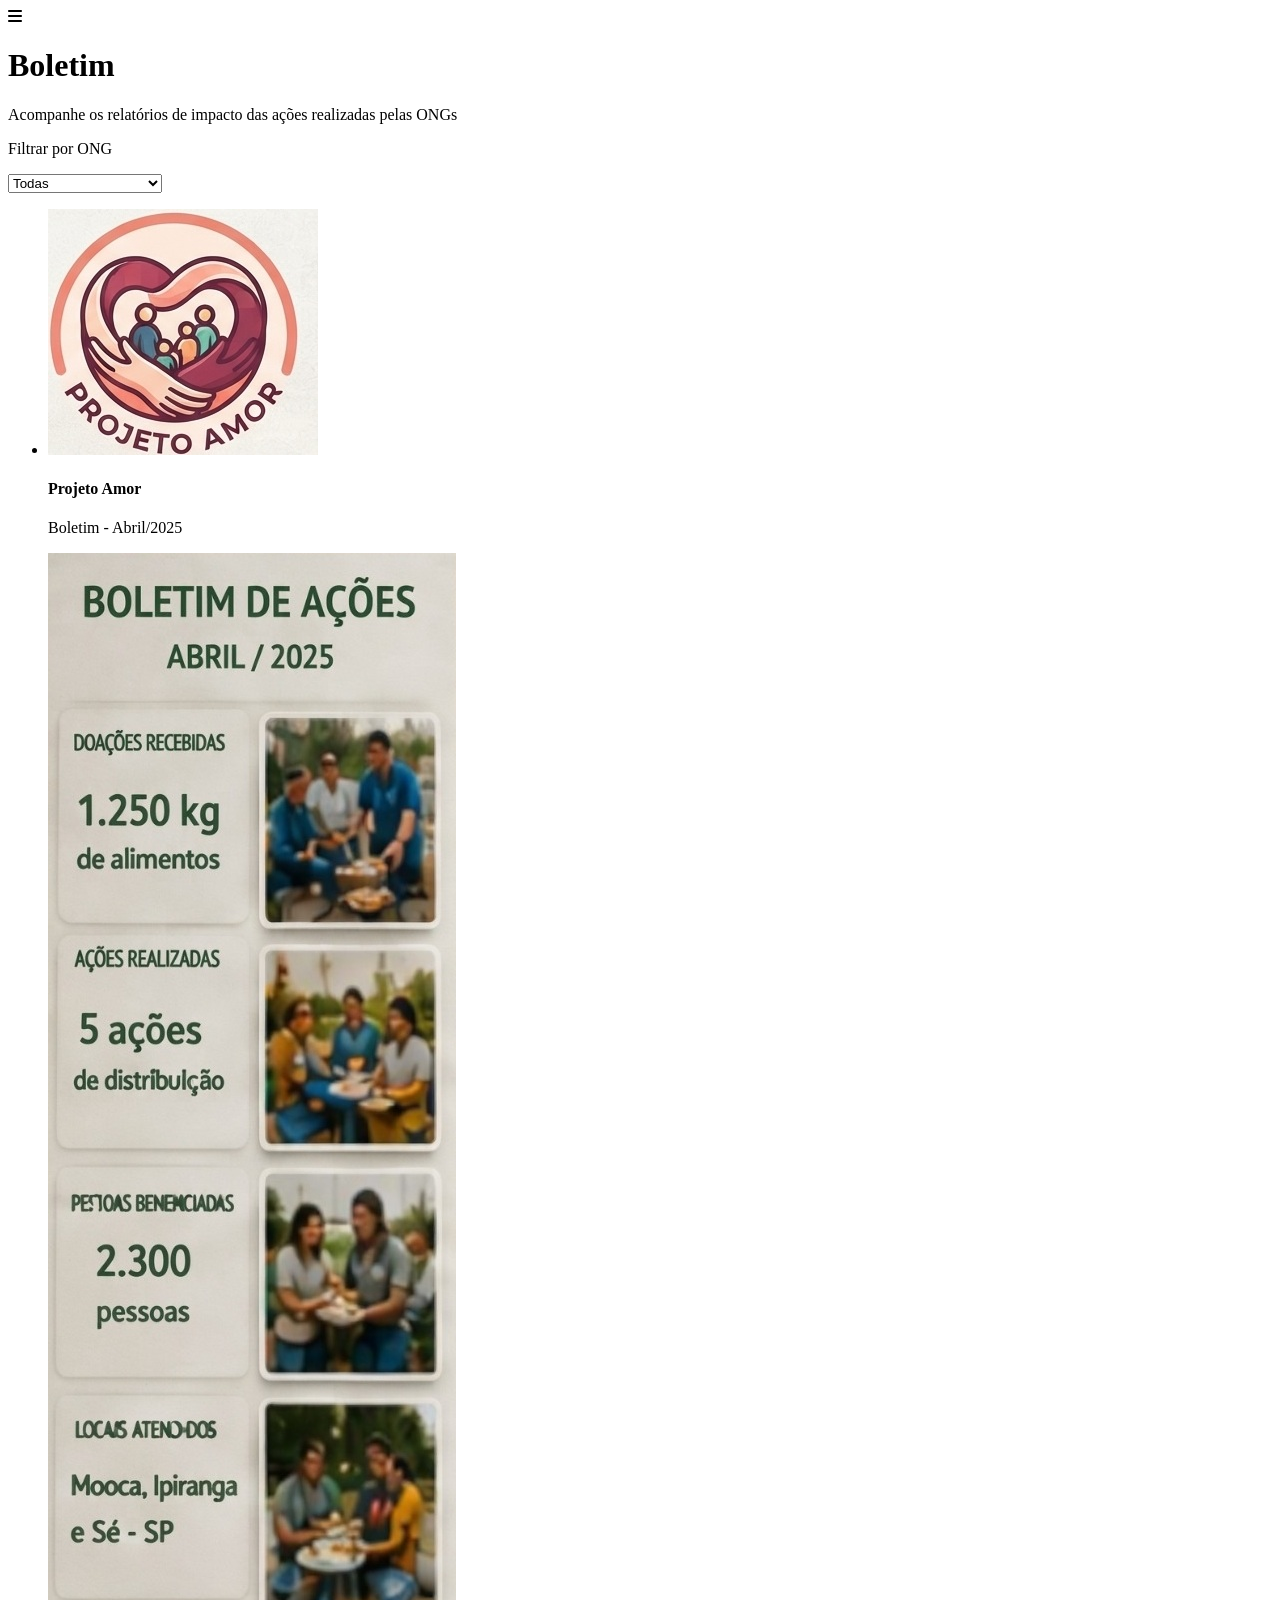
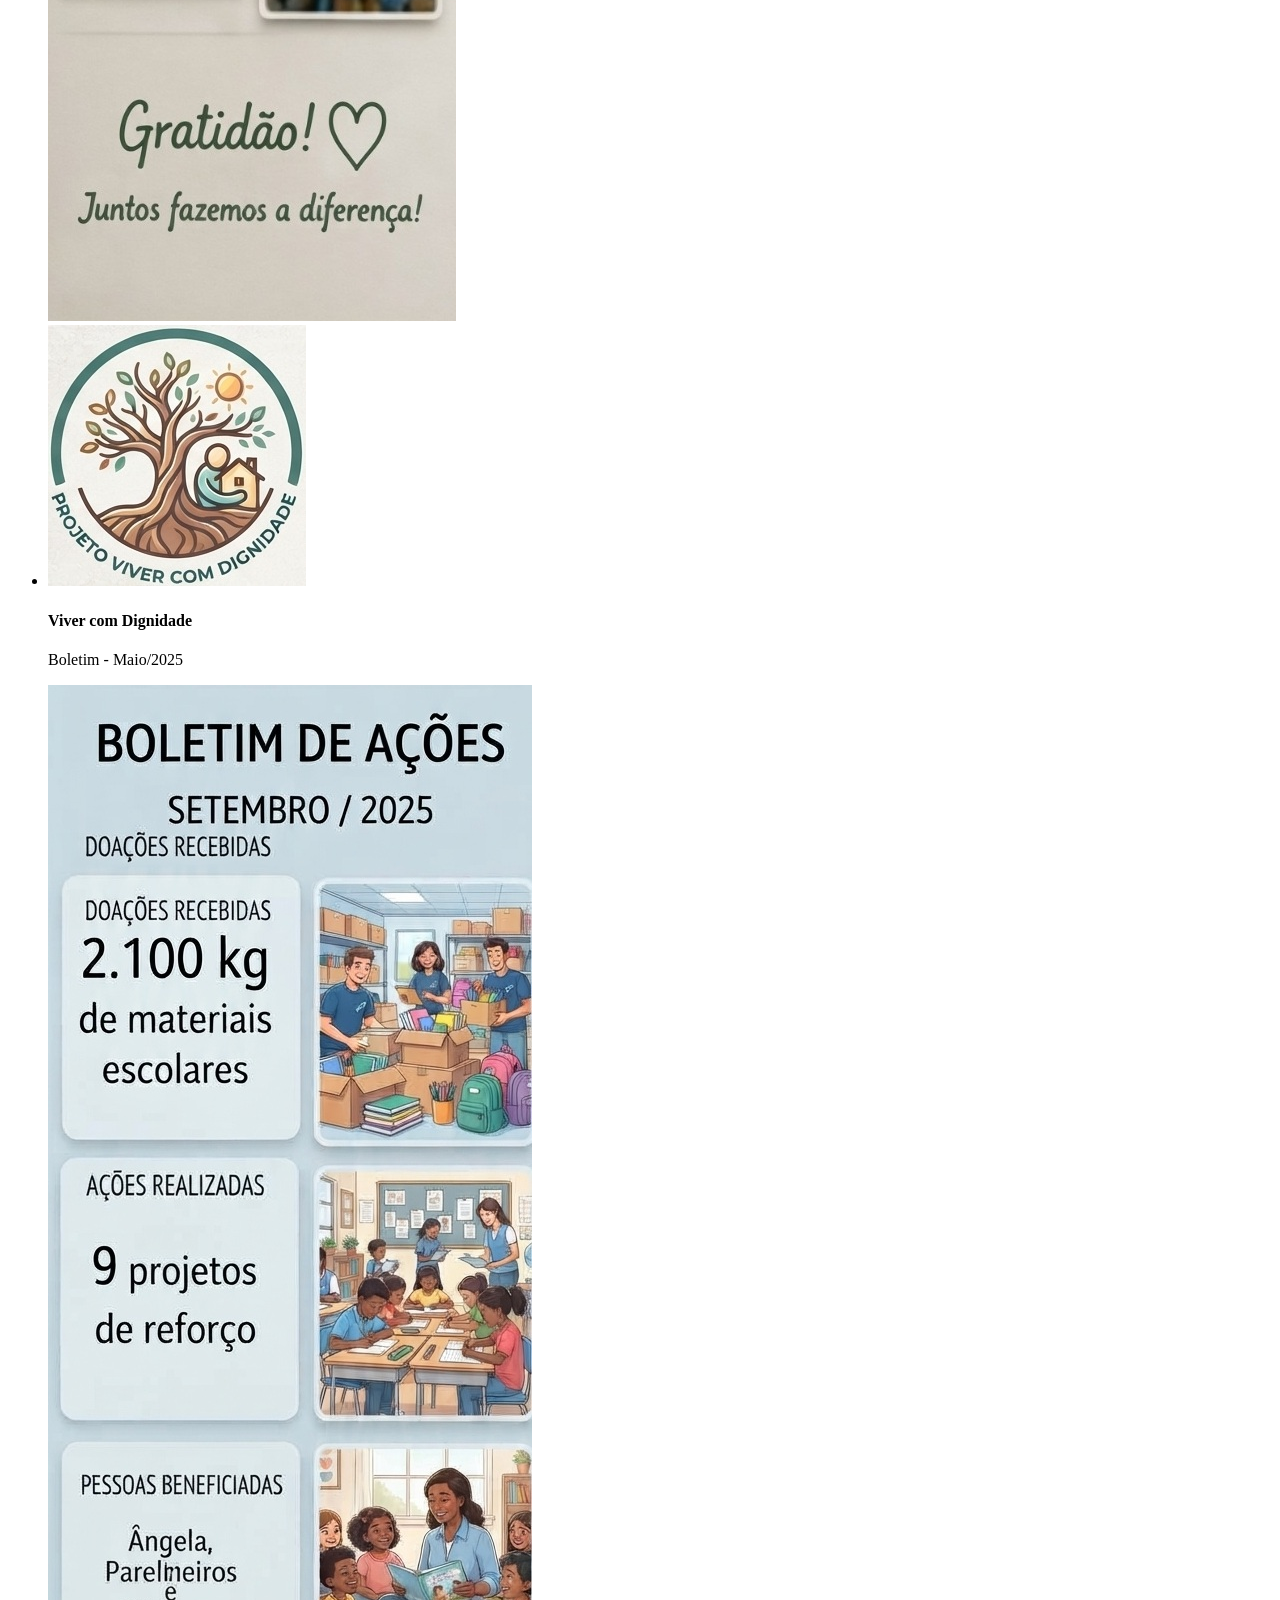
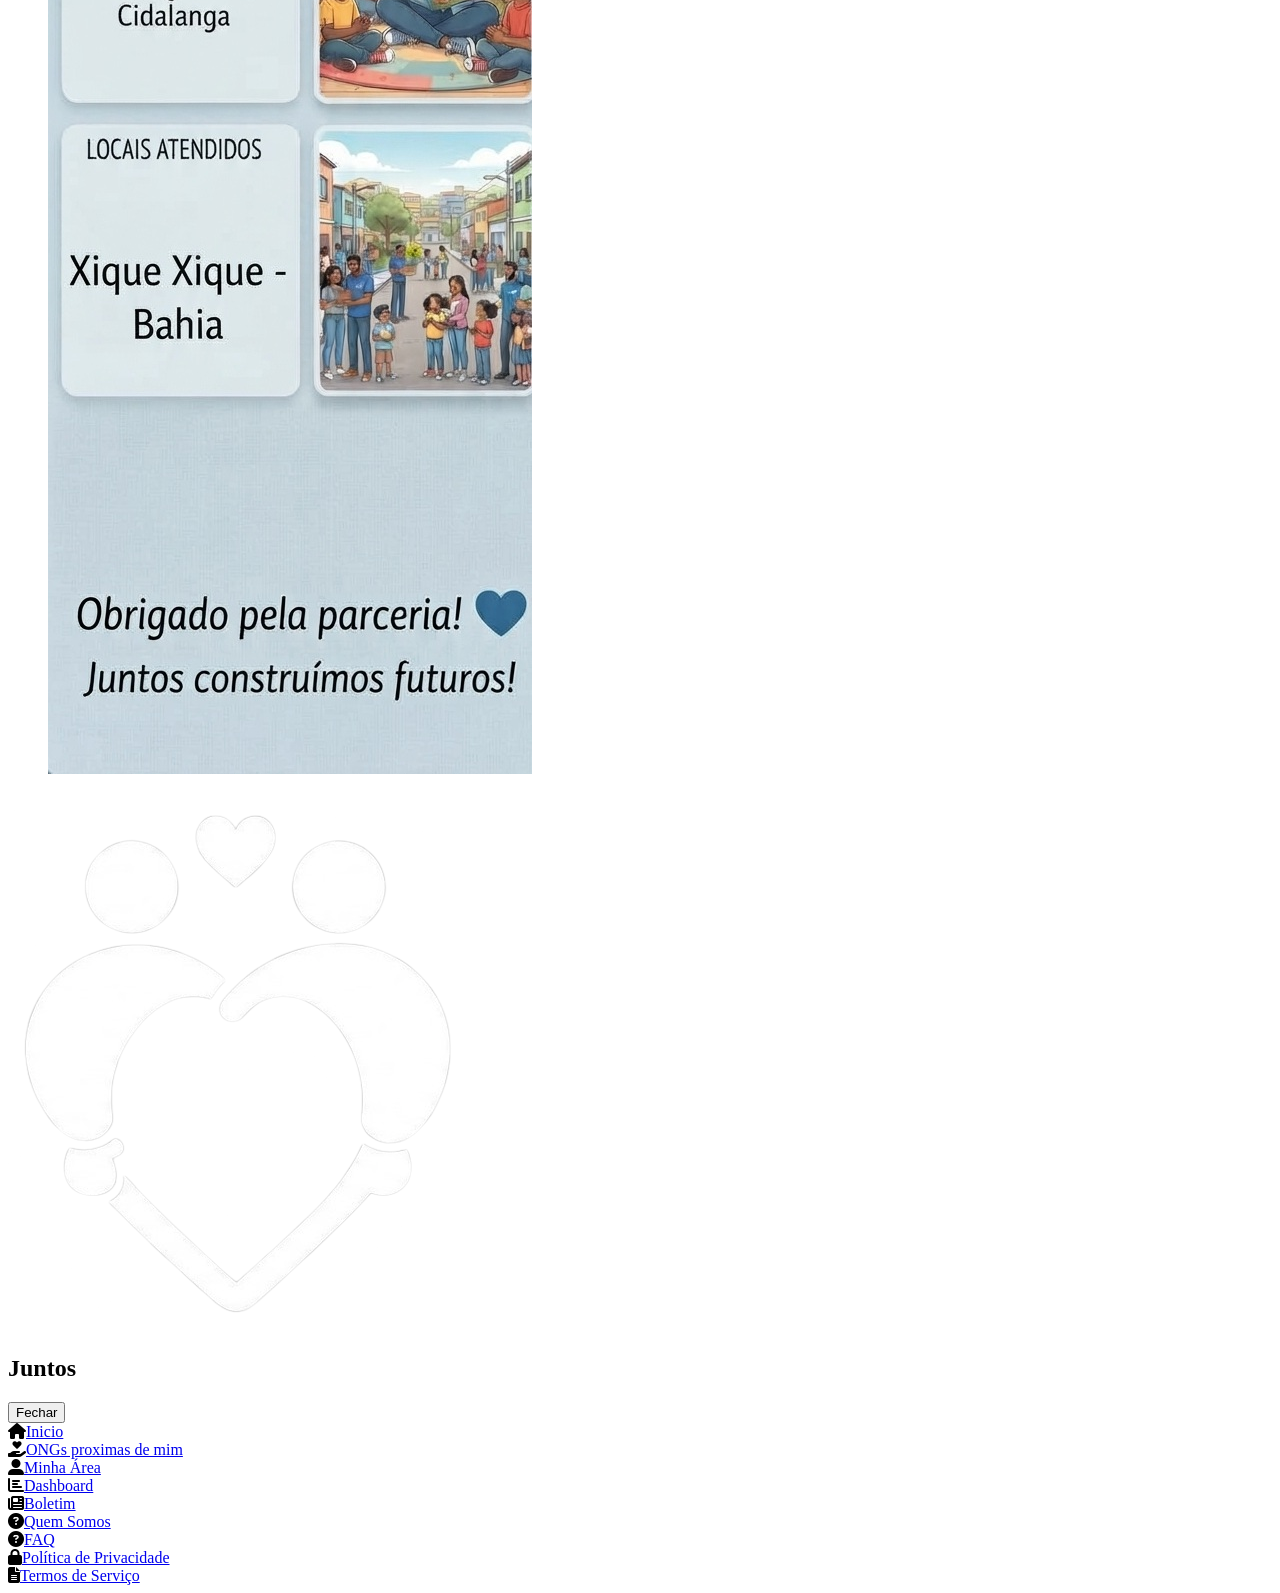
==== boletim.html @ d4ffc45b "Merge branch 'master' into imagens" ====
<!DOCTYPE html>
<html lang="pt-br">

<head>
    <meta charset="UTF-8">
    <meta name="viewport" content="width=device-width, initial-scale=1.0">
    <link rel="stylesheet" href="index.css">
    <link rel="stylesheet" href="https://cdnjs.cloudflare.com/ajax/libs/font-awesome/6.5.2/css/all.min.css">
    <title>Boletim</title>
</head>

<body id="boletim">
    <header>
        <i class="fa-solid fa-bars"></i>
        <h1>Boletim</h1>
    </header>
    <main>
        <div>
            <p>Acompanhe os relatórios de impacto das ações realizadas pelas ONGs</p>
            <p>Filtrar por ONG</p>
            <select class = seletor caixa>
                <option value="Todas">Todas</option>
                <option value="Projeto Amor">Projeto Amor</option>
                <option value="Viver com Dignidade">Viver com Dignidade</option>
                <option value="Comunidade Solidária">Comunidade Solidária</option>
                <option value="Alimentar o Futuro">Alimentar o Futuro</option>
                <option value="Educação para Todos">Educação para Todos</option>
                <option value="Saúde em Ação">Saúde em Ação</option>
                <option value="Direitos Humanos">Direitos Humanos</option>
                <option value="Meio Ambiente">Meio Ambiente</option>
            </select>
        </div>

        <Section>
            <ul class = lista scroll>
                <li class="Projeto Amor">
                    <div>
                        <img src="src/projeto amor.jpg" alt="logo projeto amor">
                        <h4>Projeto Amor</h4>
                        <p>Boletim - Abril/2025</p>
                    </div>
                    <img src="src/imagem_boletim.jpeg" alt="Imagem do boletim abril de 2026">
                    
                </li>

                <li class="Viver com Dignidade">
                    <div>
                        <img src="src/projeto viver com dignidade.jpg" alt="logo viver com dignidade">
                        <h4>Viver com Dignidade</h4>
                        <p>Boletim - Maio/2025</p>
                    </div>
                    
                    <img src="src/imagem_Boletim2.jpg" alt="Imagem boletim maio de 2026">
                </li>
            </ul>
        </Section>
    </main>

    <article class="menu">
        <div id="logo">
            <img src="src/logoBranca.png" alt="Logo do Juntos">
            <h1>Juntos</h1>
            <button>Fechar</button>
        </div>
        <nav>
            <div><i class="fas fa-home white"></i><a href="home.html">Inicio</a></div>
            <div><i class="fas fa-hand-holding-heart white"></i><a href="ong.html">ONGs
                    proximas de mim</a></div>
            <div><i class="fas fa-user-alt white"></i><a href="minhaArea.html">Minha
                    Área</a></div>
            <div><i class="fas fa-chart-bar white"></i><a href="dashboard.html">Dashboard</a></div>
            <div><i class="fas fa-newspaper white"></i><a href="boletim.html">Boletim</a></div>
            <div><i class="fas fa-question-circle white"></i><a href="quemSomos.html">Quem
                    Somos</a></div>
            <div><i class="fas fa-question-circle white"></i><a href="faq.html">FAQ</a></div>
            <div><i class="fas fa-lock white"></i><a href="politicaPrivacidade.html">Política de
                    Privacidade</a></div>
            <div><i class="fas fa-file-alt white"></i><a href="termosServico.html">Termos de Serviço</a>
            </div>
        </nav>
    </article>
</body>

</html>
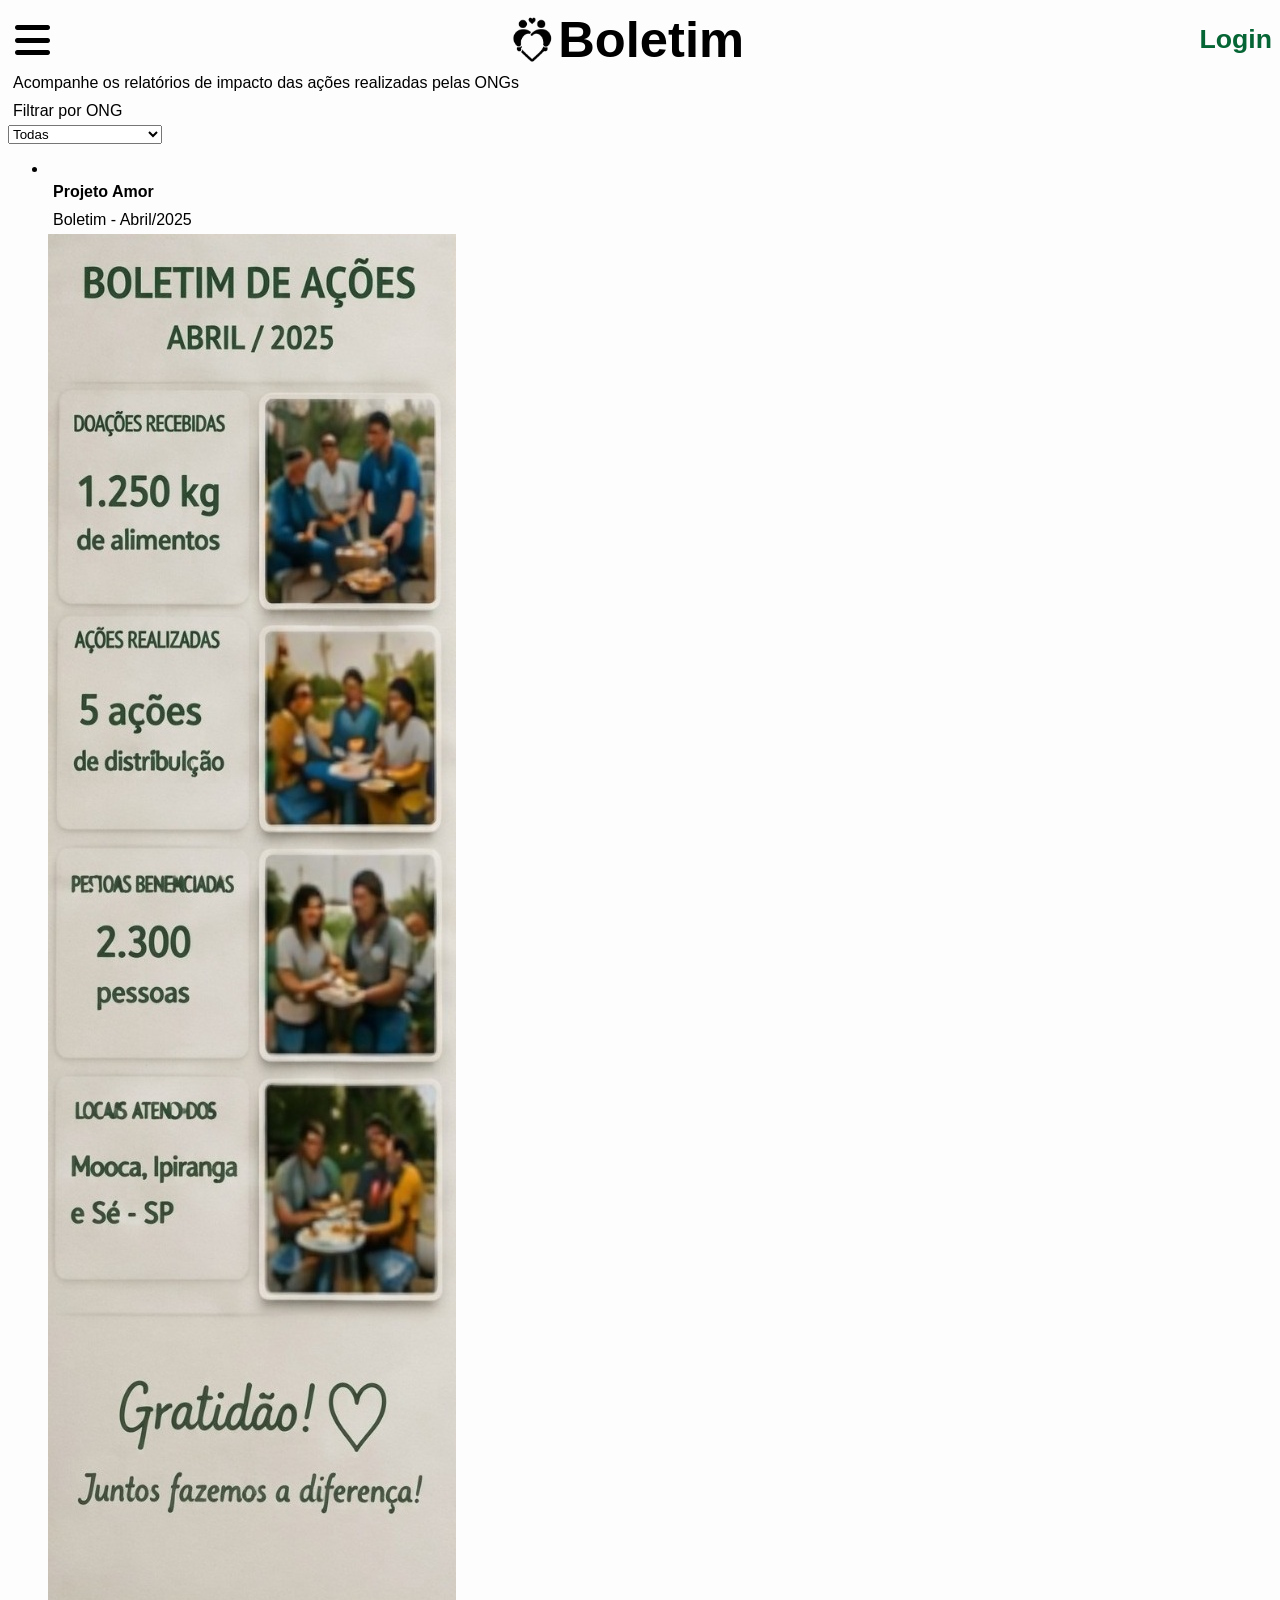
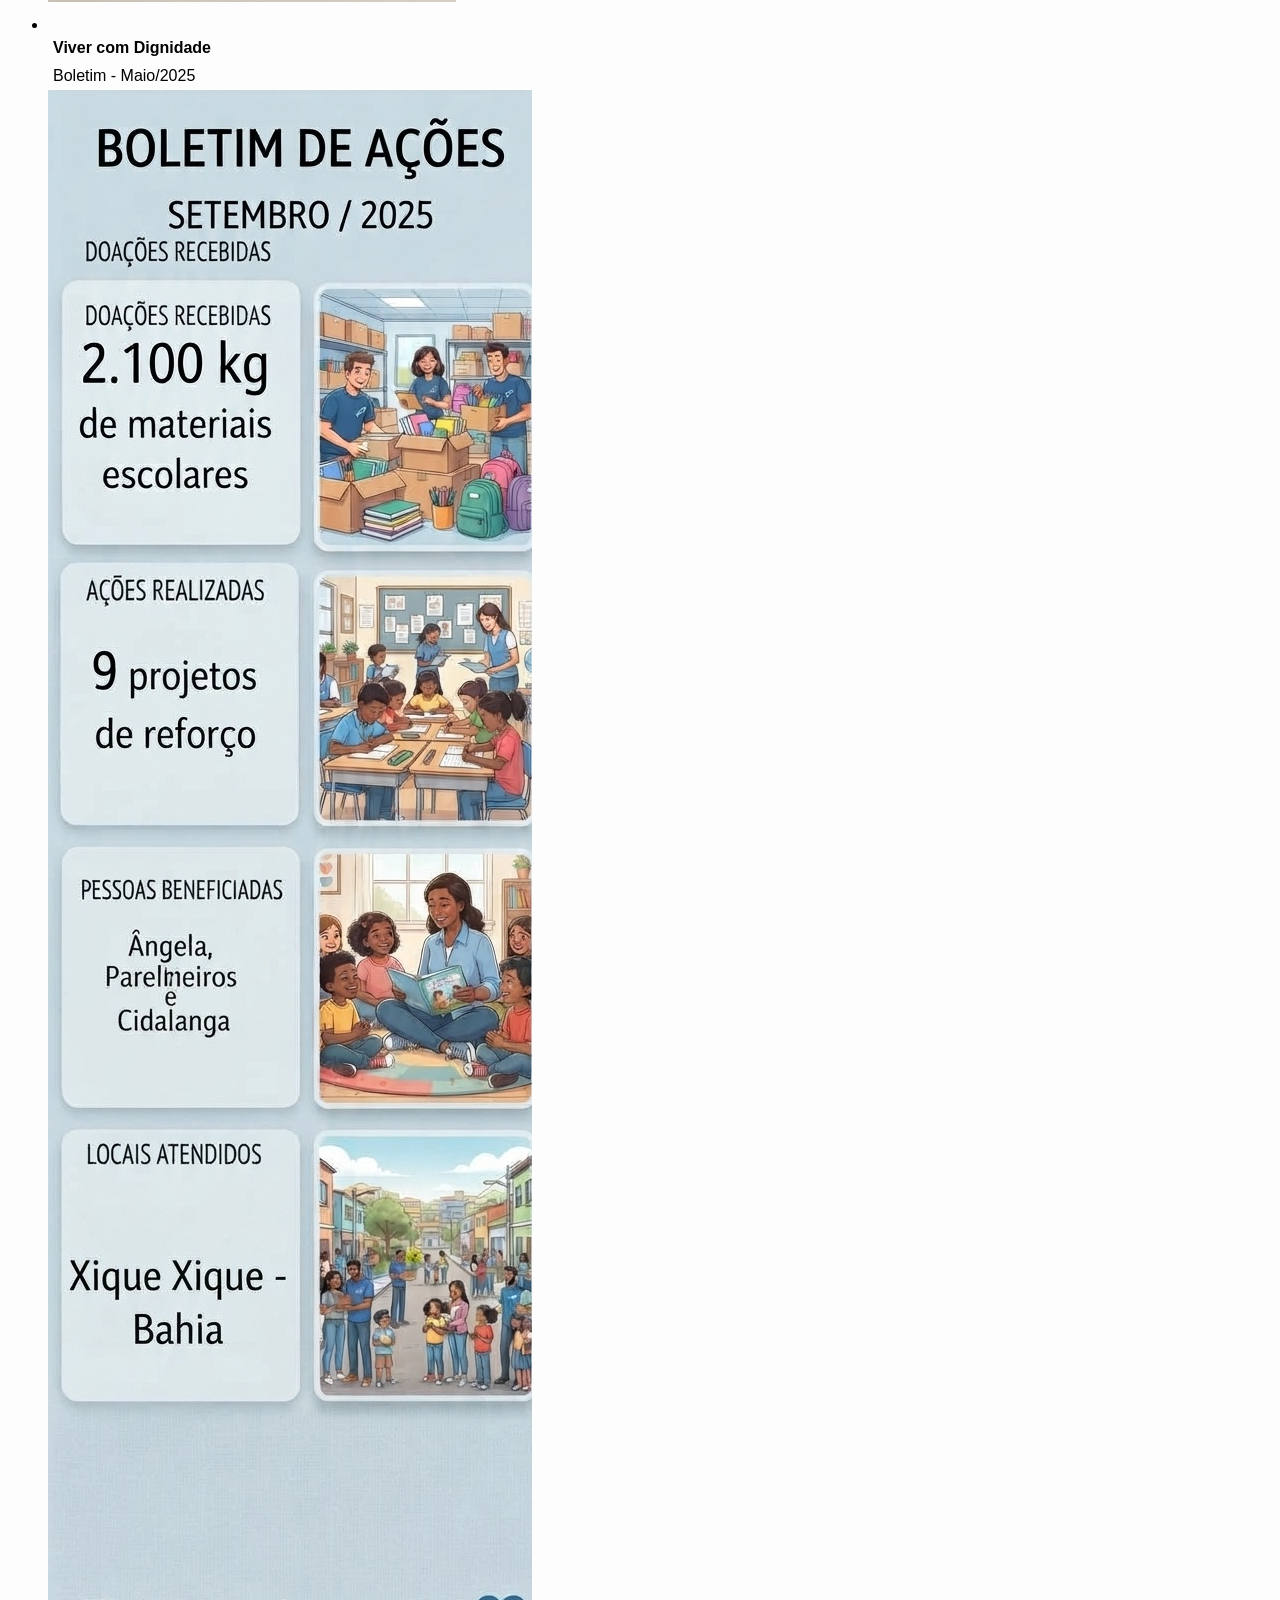
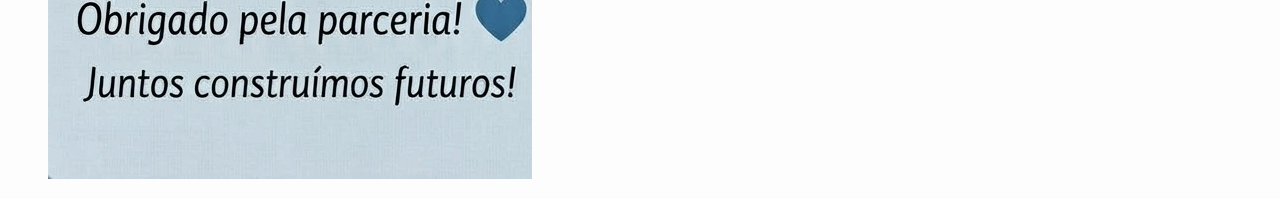
==== commit fc2343bc: "css 1.0" ====
--- a/boletim.html
+++ b/boletim.html
@@ -10,15 +10,23 @@
 </head>
 
 <body id="boletim">
-    <header>
-        <i class="fa-solid fa-bars"></i>
-        <h1>Boletim</h1>
-    </header>
+        <header>
+                <button class="abrirMenu" aria-label="Abrir menu" aria-expanded="false">
+                        <i class="fa-solid fa-bars"></i>
+                </button>
+                <div class="logo">
+                        <img src="src/logoPreta.png" alt="Juntos">
+                        <h1>Boletim</h1>
+                </div>
+                <div>
+                        <a class="verTodos" href="Login.html">Login</a>
+                </div>
+        </header>
     <main>
         <div>
             <p>Acompanhe os relatórios de impacto das ações realizadas pelas ONGs</p>
             <p>Filtrar por ONG</p>
-            <select class = seletor caixa>
+            <select class="seletorCaixa">
                 <option value="Todas">Todas</option>
                 <option value="Projeto Amor">Projeto Amor</option>
                 <option value="Viver com Dignidade">Viver com Dignidade</option>
@@ -32,10 +40,10 @@
         </div>
 
         <Section>
-            <ul class = lista scroll>
-                <li class="Projeto Amor">
+            <ul class="listaScroll">
+                <li class="projetoAmor">
                     <div>
-                        <img src="src/projeto amor.jpg" alt="logo projeto amor">
+                        <img src="" alt="">
                         <h4>Projeto Amor</h4>
                         <p>Boletim - Abril/2025</p>
                     </div>
@@ -43,9 +51,9 @@
                     
                 </li>
 
-                <li class="Viver com Dignidade">
+                <li class="viverComDignidade">
                     <div>
-                        <img src="src/projeto viver com dignidade.jpg" alt="logo viver com dignidade">
+                        <img src="" alt="">
                         <h4>Viver com Dignidade</h4>
                         <p>Boletim - Maio/2025</p>
                     </div>
@@ -56,29 +64,23 @@
         </Section>
     </main>
 
-    <article class="menu">
-        <div id="logo">
-            <img src="src/logoBranca.png" alt="Logo do Juntos">
-            <h1>Juntos</h1>
-            <button>Fechar</button>
-        </div>
-        <nav>
-            <div><i class="fas fa-home white"></i><a href="home.html">Inicio</a></div>
-            <div><i class="fas fa-hand-holding-heart white"></i><a href="ong.html">ONGs
-                    proximas de mim</a></div>
-            <div><i class="fas fa-user-alt white"></i><a href="minhaArea.html">Minha
-                    Área</a></div>
-            <div><i class="fas fa-chart-bar white"></i><a href="dashboard.html">Dashboard</a></div>
-            <div><i class="fas fa-newspaper white"></i><a href="boletim.html">Boletim</a></div>
-            <div><i class="fas fa-question-circle white"></i><a href="quemSomos.html">Quem
-                    Somos</a></div>
-            <div><i class="fas fa-question-circle white"></i><a href="faq.html">FAQ</a></div>
-            <div><i class="fas fa-lock white"></i><a href="politicaPrivacidade.html">Política de
-                    Privacidade</a></div>
-            <div><i class="fas fa-file-alt white"></i><a href="termosServico.html">Termos de Serviço</a>
-            </div>
-        </nav>
-    </article>
+        <article id="menu" class="menuClose">
+                <div>
+                        <div class="logo">
+                                <img src="src/logoBranca.png" alt="Logo do Juntos">
+                                <h1>Juntos</h1>
+                        </div>
+                        <button class="fecharMenu"><i class="fa fa-close"></i></button>
+                </div>
+                <nav class="redirecionadorMenu">
+                        <div><i class="fas fa-home white"></i><a href="home.html">Inicio</a></div>
+                        <div><i class="fas fa-user-alt white"></i><a href="minhaArea.html">Minha Área</a></div>
+                        <div><i class="fas fa-chart-bar white"></i><a href="dashboard.html">Dashboard</a></div>
+                        <div><i class="fas fa-newspaper white"></i><a href="boletim.html">Boletim</a></div>
+                        <div><i class="fas fa-question-circle white"></i><a href="quemSomos.html">Quem Somos</a></div>
+                </nav>
+        </article>
+        <script src="script.js" defer></script>
 </body>
 
 </html>
--- a/index.css
+++ b/index.css
@@ -0,0 +1,435 @@
+body {
+    font-family: 'Gill Sans', 'Gill Sans MT', Calibri, 'Trebuchet MS', sans-serif;
+    background-color: #FDFDFD;
+}
+
+a {
+    text-decoration: none;
+}
+
+.menuClose {
+    display: none;
+}
+
+.menuOpen {
+    display: block;
+    position: fixed;
+    left: 0;
+    height: calc(100% - 0px);
+    width: 100%;
+    background-color: #015e29;
+    top: 0;
+}
+
+.logo {
+    display: flex;
+    align-items: center;
+    gap: 5px;
+}
+
+.logo * {
+    margin-top: 0;
+}
+
+.logo>h1 {
+    font-size: 38pt;
+}
+
+.logo>img {
+    width: auto;
+    height: 47px;
+    padding: 0;
+    margin: 0;
+}
+
+#menu * {
+    color: #FDFDFD;
+    padding-left: 5px;
+    padding-right: 5px;
+}
+
+
+#menu>div {
+    display: flex;
+    justify-content: space-between;
+    align-items: center;
+}
+
+#menu>div * {
+    margin-top: 5px;
+    margin-bottom: 15px;
+}
+
+.fecharMenu {
+    background: none;
+    border: none;
+}
+
+.fecharMenu i {
+    color: #FDFDFD;
+    font-size: 38pt;
+}
+
+.redirecionadorMenu {
+    display: flex;
+    flex-direction: column;
+    gap: 25px;
+    justify-content: space-evenly;
+}
+
+.redirecionadorMenu * {
+    font-size: 15pt;
+    cursor: pointer;
+}
+
+header {
+    display: flex;
+    flex-direction: row;
+    align-items: center;
+    margin-top: 10px;
+    justify-content: space-between;
+    position: relative;
+}
+
+header h1 {
+    font-size: 30pt;
+    padding: 0;
+    margin: 0;
+}
+
+.abrirMenu {
+    border: none;
+    background: none;
+    padding: 3.5px;
+    cursor: pointer;
+}
+
+.abrirMenu i {
+    font-size: 30pt;
+    padding: 3.5px;
+}
+
+
+.listaScroll {
+    display: flex;
+    flex-direction: column;
+    gap: 10px;
+}
+
+.listaScroll>button {
+    border: none;
+    background: none;
+}
+
+.textoBotao {
+    display: flex;
+    align-items: center;
+    justify-content: space-between;
+}
+
+.textoBotao h2 {
+    font-size: 25pt;
+    margin: 5px;
+    padding: 0;
+}
+
+.verTodos {
+    border: none;
+    background: none;
+    font-size: 13pt;
+    font-weight: bold;
+    cursor: pointer;
+    color: #056534;
+}
+
+header .verTodos {
+    font-size: 20pt;
+}
+
+.lista2Lados {
+    display: flex;
+    align-items: stretch;
+    justify-content: start;
+    overflow: hidden;
+    border: 1px solid ##CFCFC9;
+    box-shadow: -1.5px 2px 4px rgba(0, 0, 0, 0.5);
+    border-radius: 10px;
+}
+
+.lista2Lados>div:first-child {
+    width: 30%;
+    flex-shrink: 0;
+}
+
+.lista2Lados>div:first-child img {
+    width: 100%;
+    height: 100%;
+    object-fit: cover;
+}
+
+.lista2Lados>div:first-child i {
+    font-size: 50pt;
+}
+
+.lista2Lados>div:last-child {
+    flex: 5;
+    padding: 8px;
+    min-width: 0;
+}
+
+.lista2Lados h1,
+h2,
+h3,
+h4,
+p {
+    margin: 0;
+    padding: 5px;
+}
+
+.lista2Lados h3 {
+    font-size: 16pt;
+}
+
+.lista2Lados p {
+    font-size: 13pt;
+}
+
+#login .lista2Lados {
+    align-items: center;
+    width: 45%;
+    aspect-ratio: 2/1;
+}
+
+.caixas2Lado {
+    padding-left: 30px;
+}
+
+.caixas2Lado>.lista2Lados {
+    justify-content: space-between;
+    border: 0px;
+    padding: 0px;
+    margin: 0px;
+    box-shadow: 0px 0px;
+}
+
+.caixas2Lado>.lista2Lados>.lista2Lados {
+    height: 100px;
+    gap: 5px;
+    justify-content: center;
+    align-items: center;
+    margin: 10px;
+}
+
+.caixas2Lado>.lista2Lados>.lista2Lados * {
+    margin: 5px;
+}
+```css
+#pesquisaFiltro {
+    display: flex;
+    align-items: stretch;
+    gap: 24px;
+    width: 100%;
+    padding: 0;
+    margin: 15px 0 25px;
+    box-sizing: border-box;
+}
+
+#pesquisa {
+    display: flex;
+    align-items: center;
+    gap: 16px;
+    
+    flex: 1;
+    min-width: 0;
+    height: 90px;
+    box-sizing: border-box;
+    
+    padding: 0 24px;
+    margin: 0;
+    
+    border: 1px solid #CFCFC9;
+    border-radius: 18px;
+    background-color: #FFFFFF;
+}
+
+#pesquisa i {
+    font-size: 30px;
+    color: #333333;
+    flex-shrink: 0;
+}
+
+#pesquisa input {
+    flex: 1;
+    min-width: 0;
+    
+    border: none;
+    outline: none;
+    background: transparent;
+    
+    font-family: inherit;
+    font-size: 20px;
+    color: #333333;
+}
+
+#pesquisa input::placeholder {
+    color: #929292;
+}
+
+.botaoFiltro {
+    display: flex;
+    align-items: center;
+    justify-content: center;
+    gap: 14px;
+
+    width: 170px;
+    flex-shrink: 0;
+
+    border: 1px solid #CFCFC9;
+    border-radius: 18px;
+    background-color: #FFFFFF;
+
+    font-family: inherit;
+    font-size: 20px;
+    font-weight: bold;
+    color: #333333;
+
+    cursor: pointer;
+}
+
+.botaoFiltro i {
+    font-size: 24px;
+}
+
+.botaoFiltro:hover {
+    background-color: #F5F5F5;
+}
+```
+.iconeTexto {
+    display: flex;
+    align-items: center;
+    gap: 5px;
+}
+
+.iconeData {
+    flex: 1;
+}
+
+.iconeData>div {
+    margin: 15px;
+    width: 60px;
+    aspect-ratio: 1/1.25;
+    display: flex;
+    flex-direction: column;
+    align-items: center;
+    justify-content: center;
+    border-radius: 5px;
+    border: 1px solid #CFCFC9;
+    box-shadow: -1.5px 2px 4px rgba(0, 0, 0, 0.5);
+}
+
+.iconeData h4 {
+    font-size: 16pt;
+    font-weight: bold;
+    margin: 0;
+    padding: 0;
+}
+
+.iconeData h4:first-child {
+    color: #015F29;
+}
+
+.carrosel {
+    display: flex;
+    gap: 20px;
+
+    overflow: auto;
+    scroll-snap-type: x mandatory;
+    scroll-behavior: smooth;
+    scrollbar-width: none;
+}
+
+.carrosel::-webkit-scrollbar {
+    display: none;
+}
+
+.carrosel>li {
+    position: relative;
+    flex: 0 0 100%;
+    width: 100%;
+    aspect-ratio: 2/1;
+    border-radius: 25px;
+    overflow: hidden;
+    scroll-snap-align: start;
+    color: rgb(255, 255, 255);
+}
+
+.carrosel>li>img {
+    width: 100%;
+    height: 100%;
+    object-fit: cover;
+}
+
+.carrosel>li>div {
+    position: absolute;
+    inset: 0;
+
+    display: flex;
+    flex-direction: column;
+    justify-content: end;
+
+    padding: 35px;
+
+    background: linear-gradient(transparent,
+            rgba(0, 0, 0, 0.8));
+}
+
+.carrosel>li>div h2 {
+    font-size: 32px;
+}
+
+.carrosel>li>div h3 {
+    font-size: 26px;
+}
+
+.carrosel>li>div p {
+    font-size: 18px;
+    line-height: 1.5;
+}
+
+.carrosel>li>div button {
+    display: inline-block;
+    align-self: flex-start;
+
+    background-color: #056534;
+    color: white;
+
+    padding: 12px 25px;
+    border-radius: 12px;
+
+    text-decoration: none;
+}
+
+
+.indicadores {
+    display: flex;
+    justify-content: center;
+    align-items: center;
+    gap: 12px;
+
+    margin-top: 20px;
+}
+
+.indicador {
+    width: 12px;
+    height: 12px;
+    border: none;
+    border-radius: 50%;
+    background-color: #ccc;
+    cursor: pointer;
+    transition: background-color 0.3s, transform 0.3s;
+}
+
+.indicador.ativo {
+    background-color: #056534;
+    transform: scale(1.15);
+}
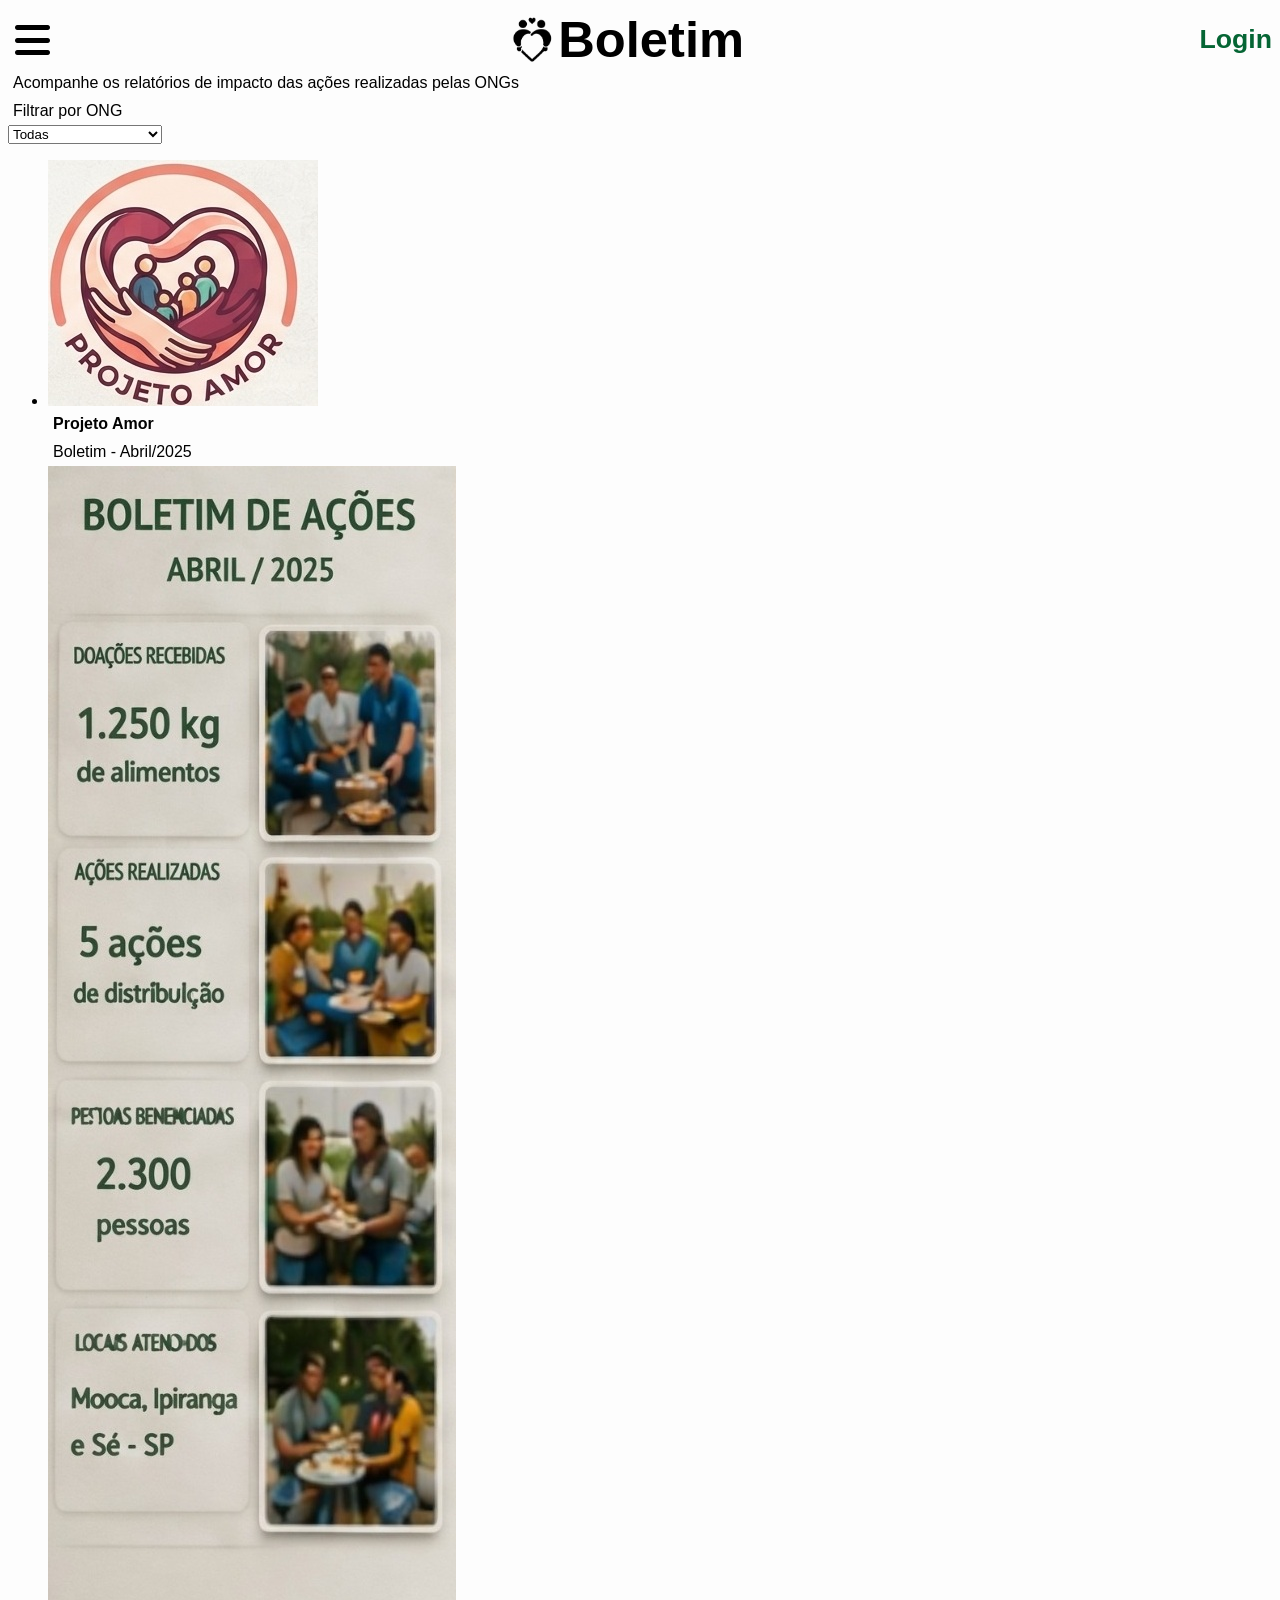
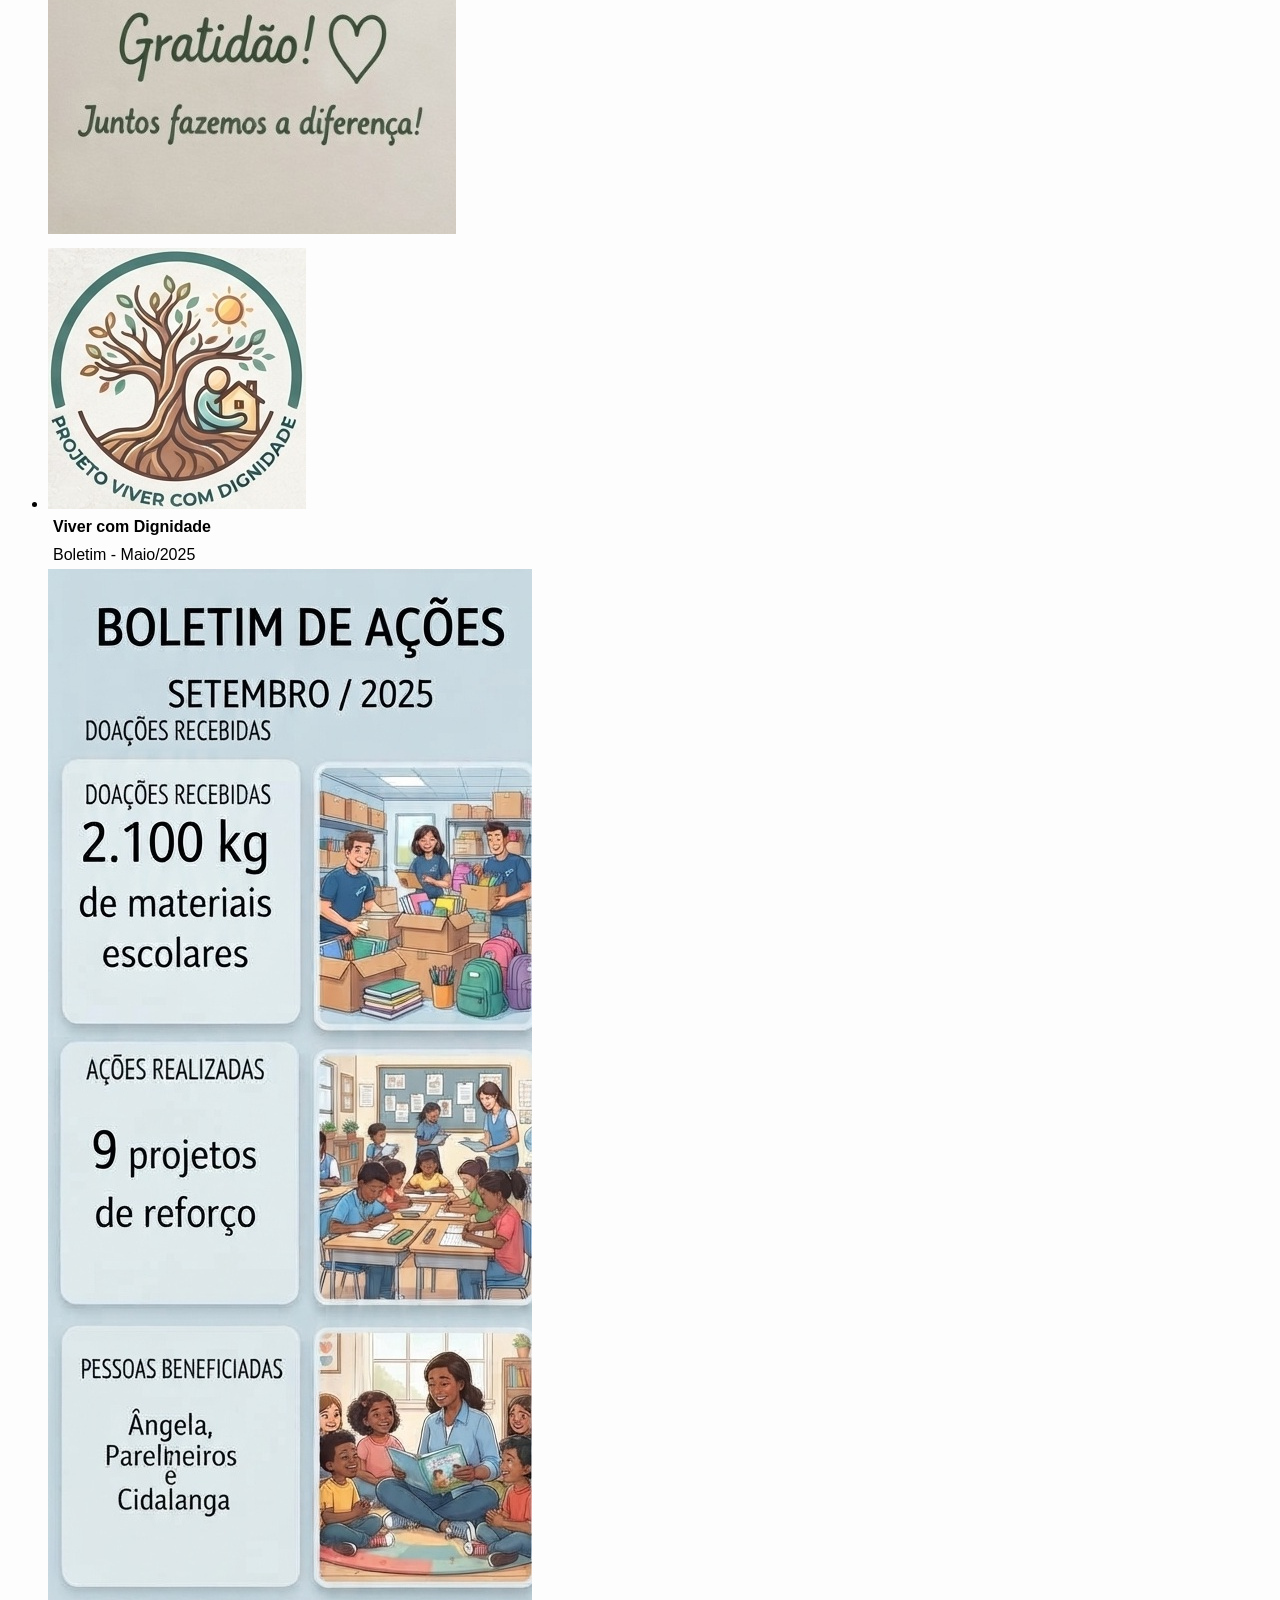
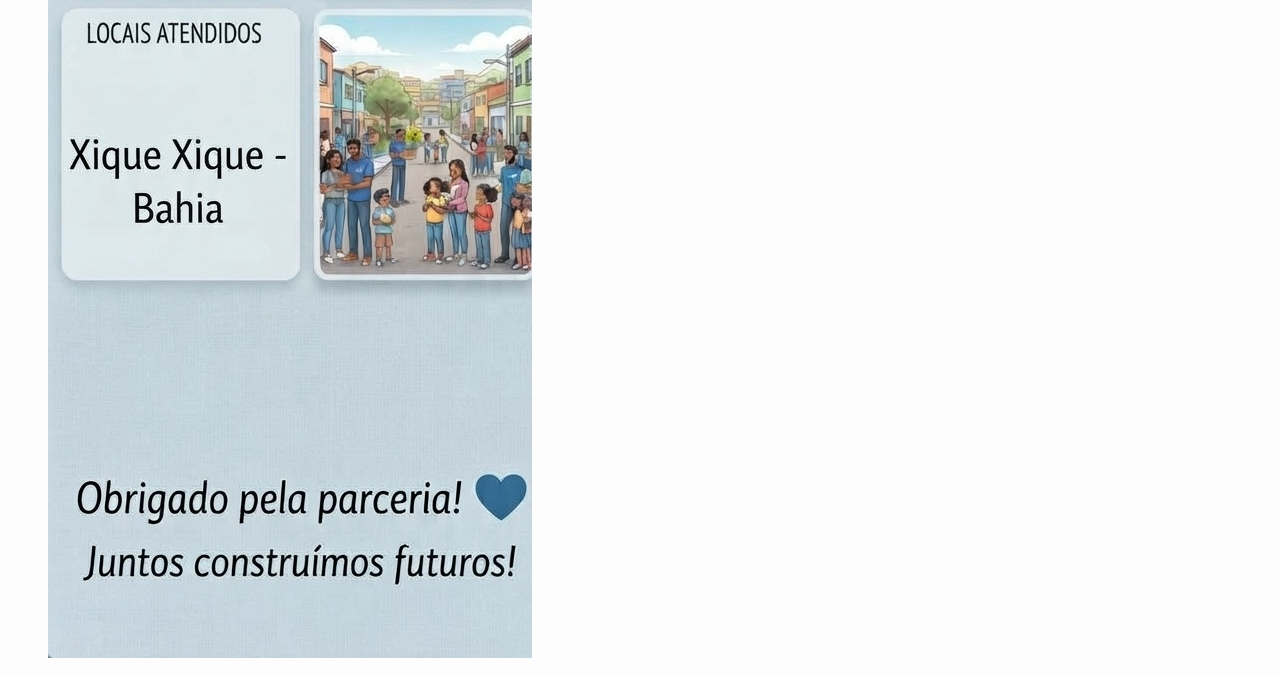
==== commit dffb11e4: "css 1.0" ====
--- a/boletim.html
+++ b/boletim.html
@@ -43,7 +43,7 @@
             <ul class="listaScroll">
                 <li class="projetoAmor">
                     <div>
-                        <img src="" alt="">
+                        <img src="src/projeto amor.jpg" alt="logo projeto amor">
                         <h4>Projeto Amor</h4>
                         <p>Boletim - Abril/2025</p>
                     </div>
@@ -53,7 +53,7 @@
 
                 <li class="viverComDignidade">
                     <div>
-                        <img src="" alt="">
+                        <img src="src/projeto viver com dignidade.jpg" alt="logo viver com dignidade">
                         <h4>Viver com Dignidade</h4>
                         <p>Boletim - Maio/2025</p>
                     </div>
--- a/index.css
+++ b/index.css
@@ -151,7 +151,7 @@
     align-items: stretch;
     justify-content: start;
     overflow: hidden;
-    border: 1px solid ##CFCFC9;
+    border: 1px solid #CFCFC9;
     box-shadow: -1.5px 2px 4px rgba(0, 0, 0, 0.5);
     border-radius: 10px;
 }
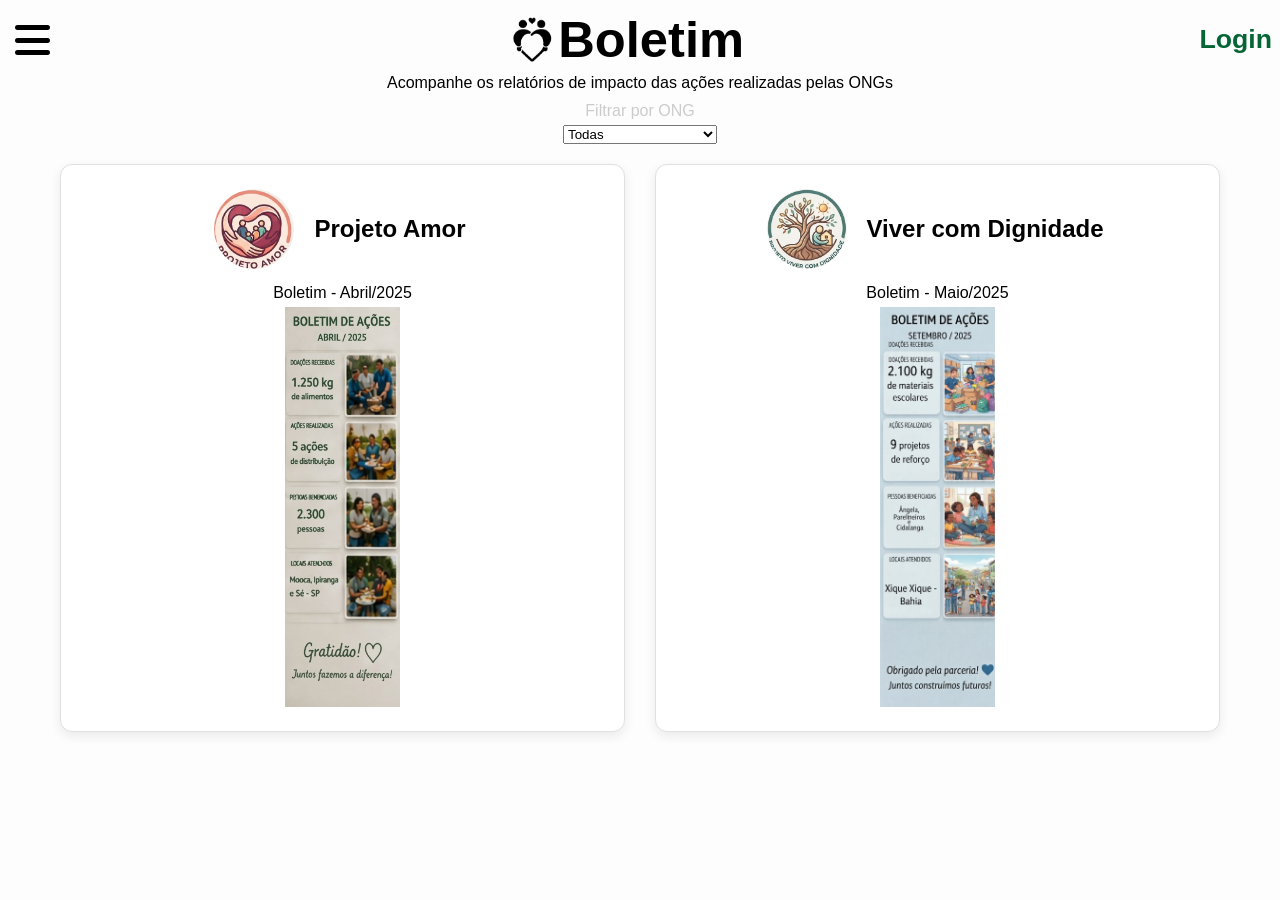
==== commit e0cc059a: "Nova att" ====
--- a/boletim.html
+++ b/boletim.html
@@ -10,77 +10,91 @@
 </head>
 
 <body id="boletim">
-        <header>
-                <button class="abrirMenu" aria-label="Abrir menu" aria-expanded="false">
-                        <i class="fa-solid fa-bars"></i>
-                </button>
-                <div class="logo">
-                        <img src="src/logoPreta.png" alt="Juntos">
-                        <h1>Boletim</h1>
-                </div>
-                <div>
-                        <a class="verTodos" href="Login.html">Login</a>
-                </div>
-        </header>
+    <header>
+        <button class="abrirMenu" aria-label="Abrir menu" aria-expanded="false">
+            <i class="fa-solid fa-bars"></i>
+        </button>
+        <div class="logo">
+            <img src="src/logoPreta.png" alt="Juntos">
+            <h1>Boletim</h1>
+        </div>
+        <div>
+            <a class="verTodos" href="Login.html">Login</a>
+        </div>
+    </header>
     <main>
-        <div>
-            <p>Acompanhe os relatórios de impacto das ações realizadas pelas ONGs</p>
-            <p>Filtrar por ONG</p>
-            <select class="seletorCaixa">
-                <option value="Todas">Todas</option>
-                <option value="Projeto Amor">Projeto Amor</option>
-                <option value="Viver com Dignidade">Viver com Dignidade</option>
-                <option value="Comunidade Solidária">Comunidade Solidária</option>
-                <option value="Alimentar o Futuro">Alimentar o Futuro</option>
-                <option value="Educação para Todos">Educação para Todos</option>
-                <option value="Saúde em Ação">Saúde em Ação</option>
-                <option value="Direitos Humanos">Direitos Humanos</option>
-                <option value="Meio Ambiente">Meio Ambiente</option>
-            </select>
-        </div>
+        <span class="centralizado">
+            <div>
+                <p>Acompanhe os relatórios de impacto das ações realizadas pelas ONGs</p>
+                <p class="texto-cinza-claro">Filtrar por ONG</p>
+                <select class="seletorCaixa">
+                    <option value="Todas">Todas</option>
+                    <option value="Projeto Amor">Projeto Amor</option>
+                    <option value="Viver com Dignidade">Viver com Dignidade</option>
+                    <option value="Comunidade Solidária">Comunidade Solidária</option>
+                    <option value="Alimentar o Futuro">Alimentar o Futuro</option>
+                    <option value="Educação para Todos">Educação para Todos</option>
+                    <option value="Saúde em Ação">Saúde em Ação</option>
+                    <option value="Direitos Humanos">Direitos Humanos</option>
+                    <option value="Meio Ambiente">Meio Ambiente</option>
+                </select>
+            </div>
 
-        <Section>
-            <ul class="listaScroll">
-                <li class="projetoAmor">
-                    <div>
-                        <img src="src/projeto amor.jpg" alt="logo projeto amor">
-                        <h4>Projeto Amor</h4>
-                        <p>Boletim - Abril/2025</p>
-                    </div>
-                    <img src="src/imagem_boletim.jpeg" alt="Imagem do boletim abril de 2026">
-                    
-                </li>
+            <Section class="section-boletim">
+                <span class="lista2Lados-boletim">
+                    <ul>
+                        <li class="projetoAmor">
+                            <div class="alinhamento">
+                                <img src="src/projeto amor.jpg" alt="logo projeto amor" class="logo-boletim">
+                                <h4>Projeto Amor</h4>
+                            </div>
+                            <div>
+                                <p>Boletim - Abril/2025</p>
+                            </div>
+                            <img src="src/imagem_boletim.jpeg" alt="Imagem do boletim abril de 2026"
+                                class="imagem-vertical">
+                        </li>
+                    </ul>
+                </span>
 
-                <li class="viverComDignidade">
-                    <div>
-                        <img src="src/projeto viver com dignidade.jpg" alt="logo viver com dignidade">
-                        <h4>Viver com Dignidade</h4>
-                        <p>Boletim - Maio/2025</p>
-                    </div>
-                    
-                    <img src="src/imagem_Boletim2.jpg" alt="Imagem boletim maio de 2026">
-                </li>
-            </ul>
-        </Section>
+                <span class="lista2Lados-boletim">
+                    <ul>
+                        <li class="projetoAmor">
+                            <div class="alinhamento">
+                                <img src="src/projeto viver com dignidade.jpg" alt="logo viver com dignidade"
+                                    class="logo-boletim">
+                                <h4>Viver com Dignidade</h4>
+                            </div>
+                            <div>
+                                <p>Boletim - Maio/2025</p>
+                            </div>
+
+                            <img src="src/imagem_Boletim2.jpg" alt="Imagem boletim maio de 2026"
+                                class="imagem-vertical">
+                        </li>
+                    </ul>
+                </span>
+            </Section>
+        </span>
     </main>
 
-        <article id="menu" class="menuClose">
-                <div>
-                        <div class="logo">
-                                <img src="src/logoBranca.png" alt="Logo do Juntos">
-                                <h1>Juntos</h1>
-                        </div>
-                        <button class="fecharMenu"><i class="fa fa-close"></i></button>
-                </div>
-                <nav class="redirecionadorMenu">
-                        <div><i class="fas fa-home white"></i><a href="home.html">Inicio</a></div>
-                        <div><i class="fas fa-user-alt white"></i><a href="minhaArea.html">Minha Área</a></div>
-                        <div><i class="fas fa-chart-bar white"></i><a href="dashboard.html">Dashboard</a></div>
-                        <div><i class="fas fa-newspaper white"></i><a href="boletim.html">Boletim</a></div>
-                        <div><i class="fas fa-question-circle white"></i><a href="quemSomos.html">Quem Somos</a></div>
-                </nav>
-        </article>
-        <script src="script.js" defer></script>
+    <article id="menu" class="menuClose">
+        <div>
+            <div class="logo">
+                <img src="src/logoBranca.png" alt="Logo do Juntos">
+                <h1>Juntos</h1>
+            </div>
+            <button class="fecharMenu"><i class="fa fa-close"></i></button>
+        </div>
+        <nav class="redirecionadorMenu">
+            <div><i class="fas fa-home white"></i><a href="home.html">Inicio</a></div>
+            <div><i class="fas fa-user-alt white"></i><a href="minhaArea.html">Minha Área</a></div>
+            <div><i class="fas fa-chart-bar white"></i><a href="dashboard.html">Dashboard</a></div>
+            <div><i class="fas fa-newspaper white"></i><a href="boletim.html">Boletim</a></div>
+            <div><i class="fas fa-question-circle white"></i><a href="quemSomos.html">Quem Somos</a></div>
+        </nav>
+    </article>
+    <script src="script.js" defer></script>
 </body>
 
 </html>
--- a/index.css
+++ b/index.css
@@ -1,3 +1,7 @@
+img {
+    width: 50px;
+}
+
 body {
     font-family: 'Gill Sans', 'Gill Sans MT', Calibri, 'Trebuchet MS', sans-serif;
     background-color: #FDFDFD;
@@ -5,6 +9,11 @@
 
 a {
     text-decoration: none;
+}
+
+.banner {
+    width: 100%;
+    height: auto;
 }
 
 .menuClose {
@@ -68,6 +77,7 @@
 .fecharMenu i {
     color: #FDFDFD;
     font-size: 38pt;
+    cursor: pointer;
 }
 
 .redirecionadorMenu {
@@ -125,11 +135,12 @@
     display: flex;
     align-items: center;
     justify-content: space-between;
+    margin-bottom: 10px;
 }
 
 .textoBotao h2 {
     font-size: 25pt;
-    margin: 5px;
+    margin: 0px;
     padding: 0;
 }
 
@@ -152,7 +163,7 @@
     justify-content: start;
     overflow: hidden;
     border: 1px solid #CFCFC9;
-    box-shadow: -1.5px 2px 4px rgba(0, 0, 0, 0.5);
+    box-shadow: -1.5px 1.5px 4px rgba(0, 0, 0, 0.5);
     border-radius: 10px;
 }
 
@@ -223,7 +234,7 @@
 .caixas2Lado>.lista2Lados>.lista2Lados * {
     margin: 5px;
 }
-```css
+
 #pesquisaFiltro {
     display: flex;
     align-items: stretch;
@@ -238,15 +249,15 @@
     display: flex;
     align-items: center;
     gap: 16px;
-    
+
     flex: 1;
     min-width: 0;
     height: 90px;
     box-sizing: border-box;
-    
+
     padding: 0 24px;
     margin: 0;
-    
+
     border: 1px solid #CFCFC9;
     border-radius: 18px;
     background-color: #FFFFFF;
@@ -261,11 +272,11 @@
 #pesquisa input {
     flex: 1;
     min-width: 0;
-    
+
     border: none;
     outline: none;
     background: transparent;
-    
+
     font-family: inherit;
     font-size: 20px;
     color: #333333;
@@ -303,7 +314,7 @@
 .botaoFiltro:hover {
     background-color: #F5F5F5;
 }
-```
+
 .iconeTexto {
     display: flex;
     align-items: center;
@@ -324,7 +335,7 @@
     justify-content: center;
     border-radius: 5px;
     border: 1px solid #CFCFC9;
-    box-shadow: -1.5px 2px 4px rgba(0, 0, 0, 0.5);
+    box-shadow: -1.5px 1.5px 4px rgba(0, 0, 0, 0.5);
 }
 
 .iconeData h4 {
@@ -433,3 +444,254 @@
     background-color: #056534;
     transform: scale(1.15);
 }
+
+.iconesLadoLado {
+    display: flex;
+    list-style-type: none;
+    justify-content: space-around;
+}
+
+.iconesLadoLado li {
+    display: flex;
+    flex-direction: column;
+    align-items: center;
+    justify-content: center;
+}
+
+.iconesLadoLado i {
+    color: #237141;
+    font-size: 40pt;
+}
+
+.listaLadoLado {
+    display: flex;
+    align-items: center;
+    justify-content: center;
+    flex-wrap: wrap;
+    gap: 30px;
+    padding: 0;
+}
+
+.cardTextoInferior {
+    display: flex;
+    flex-direction: column;
+    align-items: center;
+    justify-content: space-between;
+    aspect-ratio: 2/1.4;
+    overflow: hidden;
+    box-sizing: border-box;
+}
+
+.cardTextoInferior * {
+    padding: 0;
+}
+
+.cardTextoInferior img {
+    top: 0;
+    width: 100%;
+    height: auto;
+    object-fit: cover;
+}
+
+.cardTextoInferior h3 {
+    font-size: 18pt;
+    margin-bottom: 2%;
+}
+
+.cardTextoInferior h4 {
+    font-size: 14pt;
+    margin-bottom: 2%;
+}
+
+.listaLadoLado .cardTextoInferior {
+    list-style-type: none;
+    width: calc(50% - 30px);
+    border: 1px solid #CFCFC9;
+    border-radius: 10px;
+    box-shadow: -1px 1px 1px rgba(0, 0, 0, 0.5);
+}
+
+.cardInfo {
+    display: flex;
+    align-items: center;
+    gap: 15px;
+}
+
+.cardInfo i {
+    font-size: 70pt;
+}
+
+.cardInfo p {
+    font-size: 20pt;
+}
+
+#dashboard span {
+    font-size: 13pt;
+    color: #333333;
+    font-weight: lighter;
+}
+
+.rankingLista {
+    list-style: none;
+    counter-reset: item;
+}
+.rankingLista li{   
+    display: flex;
+    counter-increment: item;
+    align-items: center;
+    
+}
+
+.rankingLista li::before{
+    display: flex;
+    content: counter(item);
+    justify-content: center;
+    align-items: center;
+    width: 24px;
+    height: 24px;
+    border: 1px solid #237141;
+    border-radius: 100%;
+}
+
+.rankingLista .rankingPrimeiros::before{
+    border: 1px solid #E68A00;
+}
+.rankingLista div {
+    display: flex;
+}
+
+.rankingLista div h4 {
+    font-weight: bolder;
+}
+
+.rankingLista div h3 {
+    font-weight: bold;
+}
+.grafico{
+    display: flex;
+    align-items: flex-end;
+    overflow:auto;
+    margin-left: 40px;
+}
+
+.barra{
+    display: flex;
+    align-items: center;
+    justify-content: space-evenly;
+    flex-direction: column;
+}
+.barraPreenchida{
+    width: 30px;
+    border-radius: 10px;
+    height: 100px;
+}
+.barra > div{
+    display: flex;
+    align-items: end
+}
+.barra:nth-child(1) .barraPreenchida{
+    background-color: #309d4a;
+    height: 50px;
+}
+.barra:nth-child(2) .barraPreenchida{
+    background-color: #2b9045;
+    height: 60px;
+}
+.barra:nth-child(3) .barraPreenchida{
+    background-color: #1e8d41;
+    height: 70px;
+}
+.barra:nth-child(4) .barraPreenchida{
+    background-color: #1e8d41;
+    height: 80px;
+}
+.barra:nth-child(5) .barraPreenchida{
+    background-color: #137e38;
+    height: 90px;
+}
+.barra:nth-child(6) .barraPreenchida{
+    background-color: #137e38;
+}
+
+.texto-cinza-claro {
+    color: #cccccc;
+}
+
+.section-boletim {
+display: flex;
+    justify-content: space-between;
+    gap: 30px;
+    width: 100%;
+    max-width: 1200px;
+    margin: 0 auto;
+    padding: 20px;
+    box-sizing: border-box;
+}
+
+.lista2Lados-boletim {
+    flex: 1;
+    display: flex;
+    background-color: #ffffff;
+    border: 1px solid #e0e0e0;
+    border-radius: 12px;
+    padding: 24px;
+    box-shadow: 0 4px 12px rgba(0, 0, 0, 0.08);
+    box-sizing: border-box;
+}
+
+.lista2Lados-boletim ul {
+    list-style: none;
+    padding: 0;
+    margin: 0;
+    width: 200%;
+}
+
+.projetoAmor {
+    display: flex;
+    flex-direction: column; 
+    align-items: center;    
+    text-align: center;    
+    width: 100%;
+}
+
+.imagem-vertical {
+    width: 115px;  
+    height: 400px; 
+    object-fit: cover;
+    border-radius: none;
+    margin-top: none;
+}
+
+.centralizado {
+    text-align: center;
+}
+
+.projetoAmor h4 {
+    font-size: 150%;
+}
+
+.logo-boletim {
+    width: 80px;
+    height: 80px;
+    object-fit: cover;
+    border-radius: 70%;
+}
+
+.alinhamento {
+    display: flex;
+    align-items: center; 
+    gap: 15px; 
+    margin-bottom: 10px;
+}
+
+li.lista2Lados {
+    position: relative;
+    padding-right: 90px;
+}
+li.lista2Lados button {
+    position: absolute;
+    top: 20px;
+    right: 20px;
+    padding: 8px 16px;
+    cursor: pointer;
+}
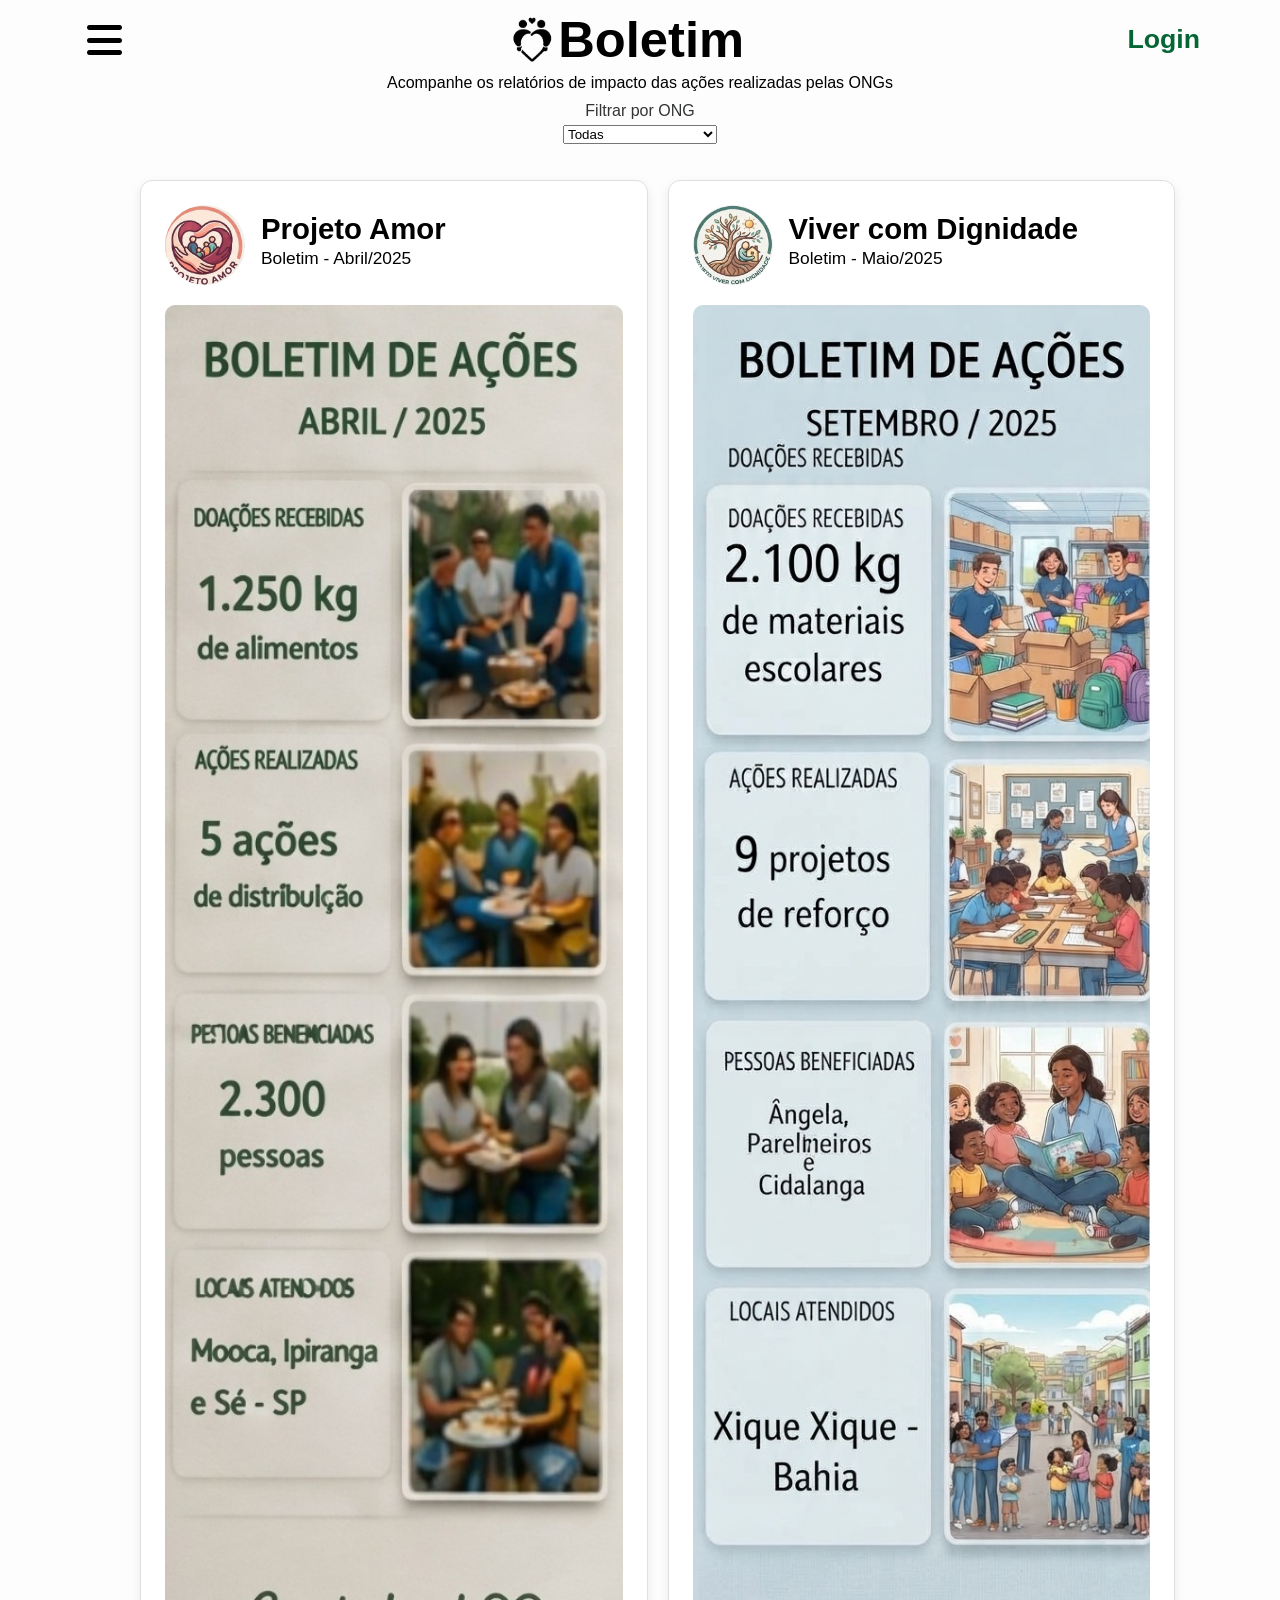
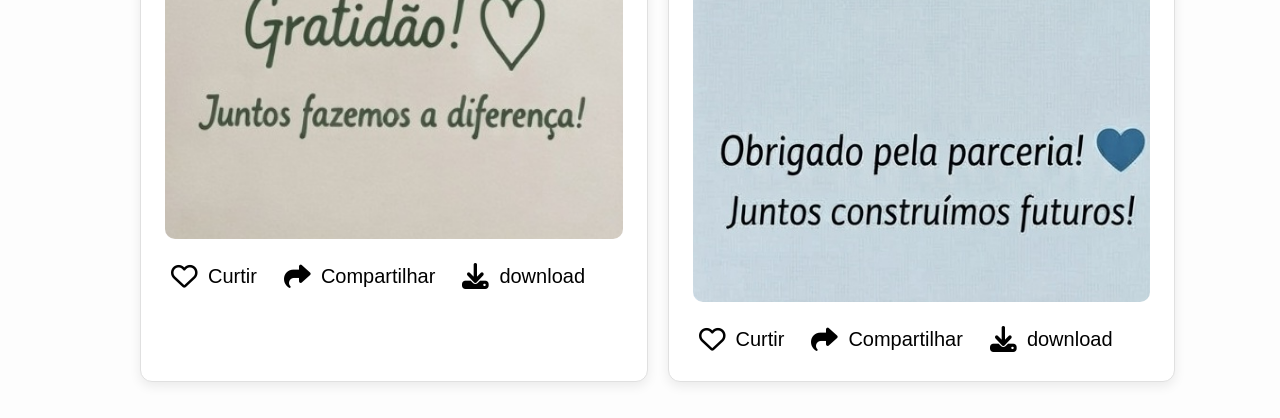
==== commit 59cdd358: "correcao 1" ====
--- a/boletim.html
+++ b/boletim.html
@@ -26,7 +26,7 @@
         <span class="centralizado">
             <div>
                 <p>Acompanhe os relatórios de impacto das ações realizadas pelas ONGs</p>
-                <p class="texto-cinza-claro">Filtrar por ONG</p>
+                <p class="texto-cinza">Filtrar por ONG</p>
                 <select class="seletorCaixa">
                     <option value="Todas">Todas</option>
                     <option value="Projeto Amor">Projeto Amor</option>
@@ -41,41 +41,70 @@
             </div>
 
             <Section class="section-boletim">
-                <span class="lista2Lados-boletim">
-                    <ul>
-                        <li class="projetoAmor">
-                            <div class="alinhamento">
-                                <img src="src/projeto amor.jpg" alt="logo projeto amor" class="logo-boletim">
+                <ul class="listaScroll">
+                    <li class="caixaBoletim">
+                        <div class="alinhamento">
+                            <img class="logo-boletim" src="src/projeto amor.jpg" alt="logo projeto amor">
+                            <div>
                                 <h4>Projeto Amor</h4>
-                            </div>
-                            <div>
                                 <p>Boletim - Abril/2025</p>
                             </div>
-                            <img src="src/imagem_boletim.jpeg" alt="Imagem do boletim abril de 2026"
-                                class="imagem-vertical">
-                        </li>
-                    </ul>
-                </span>
-
-                <span class="lista2Lados-boletim">
-                    <ul>
-                        <li class="projetoAmor">
-                            <div class="alinhamento">
-                                <img src="src/projeto viver com dignidade.jpg" alt="logo viver com dignidade"
-                                    class="logo-boletim">
+                        </div>
+                            <img class="imagem-vertical" src="src/imagem_boletim.jpeg"
+                                alt="Imagem do boletim abril de 2026">
+                        <div class="barraInferior">
+                            <button>
+                                <div class="iconeTexto">
+                                    <i class="far fa-heart"></i>
+                                    <p>Curtir</p>
+                                </div>
+                            </button>
+                            <button>
+                                <div class="iconeTexto">
+                                    <i class="fa fa-share"></i>
+                                    <p>Compartilhar</p>
+                                </div>
+                            </button>
+                            <button>
+                                <div class="iconeTexto">
+                                    <i class="fa fa-download"></i>
+                                    <p>download</p>
+                                </div>
+                            </button>
+                        </div>
+                    </li>
+                    <li class="caixaBoletim">
+                        <div class="alinhamento">
+                            <img class="logo-boletim" src="src/projeto viver com dignidade.jpg"
+                                alt="logo viver com dignidade">
+                            <div>
                                 <h4>Viver com Dignidade</h4>
-                            </div>
-                            <div>
                                 <p>Boletim - Maio/2025</p>
                             </div>
-
-                            <img src="src/imagem_Boletim2.jpg" alt="Imagem boletim maio de 2026"
-                                class="imagem-vertical">
-                        </li>
-                    </ul>
-                </span>
+                        </div>
+                        <img class="imagem-vertical" src="src/imagem_Boletim2.jpg" alt="Imagem boletim maio de 2026">
+                        <div class="barraInferior">
+                            <button>
+                                <div class="iconeTexto">
+                                    <i class="far fa-heart"></i>
+                                    <p>Curtir</p>
+                                </div>
+                            </button>
+                            <button>
+                                <div class="iconeTexto">
+                                    <i class="fa fa-share"></i>
+                                    <p>Compartilhar</p>
+                                </div>
+                            </button>
+                            <button>
+                                <div class="iconeTexto">
+                                    <i class="fa fa-download"></i>
+                                    <p>download</p>
+                                </div>
+                            </button>
+                        </div>
+                    </li>
             </Section>
-        </span>
     </main>
 
     <article id="menu" class="menuClose">
--- a/index.css
+++ b/index.css
@@ -1,7 +1,9 @@
 img {
     width: 50px;
 }
-
+section{
+    margin-top: 70px;
+}
 body {
     font-family: 'Gill Sans', 'Gill Sans MT', Calibri, 'Trebuchet MS', sans-serif;
     background-color: #FDFDFD;
@@ -158,6 +160,7 @@
 }
 
 .lista2Lados {
+
     display: flex;
     align-items: stretch;
     justify-content: start;
@@ -168,6 +171,9 @@
 }
 
 .lista2Lados>div:first-child {
+    display: flex;
+    justify-content: center;
+    align-items: center;
     width: 30%;
     flex-shrink: 0;
 }
@@ -204,6 +210,7 @@
 .lista2Lados p {
     font-size: 13pt;
 }
+
 
 #login .lista2Lados {
     align-items: center;
@@ -476,7 +483,7 @@
     display: flex;
     flex-direction: column;
     align-items: center;
-    justify-content: space-between;
+    justify-content: space-evenly;
     aspect-ratio: 2/1.4;
     overflow: hidden;
     box-sizing: border-box;
@@ -613,12 +620,12 @@
     background-color: #137e38;
 }
 
-.texto-cinza-claro {
-    color: #cccccc;
+.texto-cinza {
+    color:#323433;
 }
 
 .section-boletim {
-display: flex;
+    display: flex;
     justify-content: space-between;
     gap: 30px;
     width: 100%;
@@ -628,9 +635,11 @@
     box-sizing: border-box;
 }
 
-.lista2Lados-boletim {
-    flex: 1;
-    display: flex;
+.caixaBoletim {
+    display: flex;
+    flex-direction: column; 
+    align-items: self-start;    
+    width: 100%;
     background-color: #ffffff;
     border: 1px solid #e0e0e0;
     border-radius: 12px;
@@ -639,35 +648,23 @@
     box-sizing: border-box;
 }
 
-.lista2Lados-boletim ul {
-    list-style: none;
-    padding: 0;
-    margin: 0;
-    width: 200%;
-}
-
-.projetoAmor {
-    display: flex;
-    flex-direction: column; 
-    align-items: center;    
-    text-align: center;    
-    width: 100%;
-}
-
 .imagem-vertical {
-    width: 115px;  
-    height: 400px; 
-    object-fit: cover;
-    border-radius: none;
-    margin-top: none;
+    width: 100%;  
+    height: auto; 
+    object-fit: contain;
+    border-radius: 10px;
 }
 
 .centralizado {
     text-align: center;
 }
 
-.projetoAmor h4 {
-    font-size: 150%;
+.caixaBoletim h4 {
+    font-size: 22pt;
+}
+
+.caixaBoletim p{
+    font-size: 13pt;
 }
 
 .logo-boletim {
@@ -679,9 +676,38 @@
 
 .alinhamento {
     display: flex;
-    align-items: center; 
+    align-items:center; 
     gap: 15px; 
+    margin-bottom: 20px;
+}
+
+.alinhamento div {
+    display: flex;
+    flex-direction: column;
+    align-items:flex-start; 
     margin-bottom: 10px;
+}
+
+.alinhamento div * {
+    padding: 1px;
+}
+
+.barraInferior{
+    margin-top: 20px;
+    gap: 10px;
+    display: flex;
+}
+
+.barraInferior button{
+    border: 0;
+    background: none;
+    cursor: pointer;
+}
+.barraInferior i{
+    font-size: 20pt;
+}
+.barraInferior p{
+    font-size: 15pt;
 }
 
 li.lista2Lados {
@@ -694,4 +720,731 @@
     right: 20px;
     padding: 8px 16px;
     cursor: pointer;
-}+}
+.colorVerdeP{
+    color: #056534;
+}
+.colorVerdeE{
+    color: #015F29;
+}
+.colorVerdeS{
+    color: #237141;
+}
+.colorBranco{
+    color:#FDFDFD
+}
+.colorCinzaBorda{
+    color: #CFCFC9;
+}
+.colorPreto{
+    color: #333333;
+}
+.colorLaranja{
+    color: #dd6b20;
+}
+.colorAzul{
+    color: #2b6cb0;
+}
+.colorRoxo i{
+    color: purple;
+}
+.colorVermelho i {
+    color: red;
+}
+.tamanhoLetra{
+    font-size: 20px;
+}
+.colorLaranja i{
+    color: #dd6b20;
+}
+.colorVerdeE i{
+    color: #015F29;
+}
+body#login main {
+    width: 100%;
+    max-width: 1100px;
+    margin: 0 auto;
+    padding: 20px 30px 40px;
+    box-sizing: border-box;
+}
+body#login main section:first-child {
+    text-align: center;
+    margin-bottom: 30px;
+}
+body#login main section:first-child h2 {
+    font-size: 30px;
+    margin-bottom: 12px;
+}
+body#login main section:first-child p {
+    font-size: 19px;
+    margin-top: 0;
+}
+body#login main section:nth-child(2) > h3 {
+    text-align: center;
+    font-size: 24px;
+    margin-bottom: 20px;
+}
+body#login .listaScroll {
+    display: flex;
+    justify-content: center;
+    align-items: stretch;
+    gap: 20px;
+    width: 100%;
+    padding: 0;
+    margin: 0 auto;
+    list-style: none;
+    box-sizing: border-box;
+}
+body#login .listaScroll > button {
+    flex: 1;
+    min-width: 0;
+    min-height: 280px;
+    padding: 25px;
+    border: 1px solid hsl(0, 100%, 99%);
+    background-color: white;
+    box-shadow: 0 2px 5px rgba(0, 0, 0, 0.181);
+    cursor: pointer;
+}
+
+body#login .lista2Lados {
+    display: flex;
+    justify-content: center;
+    align-items: center;
+    gap: 25px;
+    height: 100%;
+    padding: 0;
+    list-style: none;
+}
+body#login .lista2Lados i {
+    font-size: 48px;
+}
+
+body#login .lista2Lados h4 {
+    font-size: 19px;
+    margin: 0 0 12px;
+}
+
+body#login .lista2Lados p {
+    font-size: 18px;
+    line-height: 1.5;
+    margin: 0;
+}
+body#login article {
+    max-width: 650px;
+    margin: 35px auto;
+}
+body#login main section:last-child form {
+    width: 100%;
+    max-width: 550px;
+    margin: 0 auto;
+    display: flex;
+    flex-direction: column;
+    gap: 18px;
+    font-size: 19px;
+}
+body#login main section:last-child form > div {
+    width: 100%;
+}
+body#login main section:last-child form label {
+    display: block;
+    margin-bottom: 8px;
+    font-size: 19px;
+}
+body#login main section:last-child form input {
+    display: block;
+    width: 100%;
+    height: 52px;
+    padding: 12px 15px;
+    box-sizing: border-box;
+    border: 1px solid #aaa;
+    border-radius: 7px;
+    font-size: 18px;
+}
+body#login main section:last-child form input::placeholder {
+    font-size: 17px;
+}
+body#login main section:last-child form a {
+    font-size: 19px;
+}
+body#login main section:last-child form > div:nth-child(3) > a {
+    display: inline-block;
+    margin-bottom: 14px;
+}
+.botaoLogin{
+    display: block;
+    width: 100%;
+    padding: 13px;
+    box-sizing: border-box;
+    border-radius: 7px;
+    background-color: #087f46;
+    color: white;
+    text-align: center;
+    text-decoration: none;
+    font-size: 20px;
+    font-weight: bold;
+}
+body#login main section:last-child form > div:nth-child(3) p {
+    margin-top: 20px;
+    text-align: center;
+    font-size: 18px;
+}
+
+
+@media (max-width: 480px) {
+    body#login .logo > h1 {
+        font-size: 28pt;
+    }
+ 
+    body#login .logo > img {
+        height: 36px;
+    }
+ 
+    body#login main section:last-child form {
+        gap: 14px;
+    }
+ 
+    body#login main section:last-child form label,
+    body#login main section:last-child form a {
+        font-size: 17px;
+    }
+ 
+    body#login main section:last-child form input {
+        height: 48px;
+        font-size: 16px;
+    }
+}
+ 
+@media (min-width: 768px) {
+    body#login main section:last-child form {
+        max-width: 700px;
+    }
+ 
+    body#login main section:last-child form > div:nth-child(1),
+    body#login main section:last-child form > div:nth-child(2) {
+        display: flex;
+        align-items: flex-start;
+        gap: 20px;
+    }
+ 
+    body#login main section:last-child form > div > .campo {
+        flex: 1;
+        min-width: 0;
+    }
+ 
+    body#login main section:last-child form > div > .campo + .campo {
+        margin-top: 0;
+    }
+ 
+    body#login main section:last-child form > div:nth-child(3) > div {
+        max-width: 360px;
+        margin: 0 auto;
+    }
+}
+ 
+@media (min-width: 1024px) {
+    body#login main section:last-child form {
+        max-width: 780px;
+    }
+ 
+    body#login .listaScroll > button:hover {
+        transform: translateY(-3px);
+        transition: transform 0.2s;
+    }
+}
+ 
+@media (max-width: 750px) {
+    body#login main {
+        padding: 20px 16px;
+    }
+
+    body#login .listaScroll {
+        flex-direction: column;
+    }
+
+    body#login .listaScroll > button {
+        min-height: 180px;
+    }
+
+    body#login .lista2Lados {
+        gap: 20px;
+    }
+
+    body#login main section:first-child h2 {
+        font-size: 25px;
+    }
+
+    body#login main section:first-child p {
+        font-size: 17px;
+    }
+
+    body#login main section:last-child form {
+        max-width: 100%;
+    }
+}
+body#login main section:nth-child(2) {
+    width: 100%;
+    max-width: 1000px;
+    margin: 0 auto;
+    box-sizing: border-box;
+}
+body#login .listaScroll {
+    display: flex;
+    flex-direction: row;
+    justify-content: center;
+    align-items: stretch;
+    gap: 20px;
+
+    width: 100%;
+    max-width: 100%;
+    margin: 0 auto;
+    padding: 0;
+
+    list-style: none;
+    box-sizing: border-box;
+}
+body#login .listaScroll > button {
+    flex: 1 1 0;
+    min-width: 0;
+    max-width: 320px;
+    min-height: 280px;
+
+    display: flex;
+    align-items: center;
+    justify-content: center;
+
+    margin: 0;
+    padding: 24px;
+
+    box-sizing: border-box;
+    border: 1px solid #ccc;
+    border-radius: 14px;
+    background: white;
+    box-shadow: 0 2px 5px #0003;
+}
+body#login .lista2Lados {
+    display: flex;
+    flex-direction: column;
+    align-items: center;
+    justify-content: center;
+    gap: 12px;
+    width: 100%;
+    margin: 0;
+    padding: 0;
+    text-align: center;
+    list-style: none;
+}
+body#login .lista2Lados i {
+    font-size: 42px;
+}
+body#login .lista2Lados h4 {
+    margin: 0 0 10px;
+    font-size: 19px;
+}
+
+body#login .lista2Lados p {
+    margin: 0;
+    font-size: 16px;
+    line-height: 1.5;
+}
+@media (max-width: 750px) {
+    body#login .listaScroll {
+        flex-direction: column;
+        align-items: center;
+    }
+
+    body#login .listaScroll > button {
+        width: 100%;
+        max-width: 450px;
+        min-height: 180px;
+    }
+    }
+    body#login .listaScroll > button .lista2Lados {
+        border: none; 
+        box-shadow: none; 
+        outline: none; 
+    }
+    @media (max-width: 750px) {
+        body#login .listaScroll { 
+            flex-direction: column; 
+            align-items: center; 
+            gap: 16px; 
+        }
+
+        body#login .listaScroll > button { 
+            width: 100%; max-width: 450px;
+            min-height: 0; height: auto; 
+            padding: 24px 20px; 
+            box-sizing: border-box; 
+            overflow: visible; 
+        }
+
+        body#login .lista2Lados { 
+            width: 100%; min-width: 0; 
+            height: auto; 
+            gap: 14px; 
+            overflow: visible; 
+        }
+
+        body#login .lista2Lados i { 
+            font-size: 42px; 
+            line-height: 1.2; 
+        }
+
+        body#login .lista2Lados h4 { 
+            font-size: 19px; 
+            line-height: 1.3; 
+            margin: 0; }
+
+        body#login .lista2Lados p { 
+            font-size: 16px; 
+            line-height: 1.5; 
+            overflow-wrap: anywhere; 
+            margin: 0; 
+        } 
+    }
+    
+.listaScroll .lista2Lados .perfil{
+    padding-top: 2%;
+    padding-left: 2%;
+    align-items: start;
+    flex:1;
+}
+.listaScroll .lista2Lados .perfilConteudo{
+    flex:4;
+}
+.listaScroll .lista2Lados .fotoPerfil{
+    justify-content: center;
+    align-items: center;
+    object-fit: fill;
+    border-radius: 50%;
+    border: 3px solid #237141;
+    height: auto;
+    width: 100%;
+}
+.dataHora{
+    display: flex;
+    align-items: center;
+    gap:5px
+}
+.dataHora .separador{
+    padding: 0;
+    font-size: 10pt;
+}
+.mapa{ 
+    margin: 20px;
+    height: auto;
+    width: 90%;
+}
+
+.botaoPequeno *{
+    color: #F5F5F5;
+    margin-top:25px;
+    border-radius: 10px;
+    border: 0;
+    background-color: #056534;
+}
+
+.seletorArrasta {
+    display: flex;
+    width: 100%;
+    border-bottom: 1px solid #e5e5e5;
+}
+
+.seletorArrasta button {
+    flex: 1;
+    padding: 16px 4px;
+    background: transparent;
+    border: none;
+    border-bottom: 4px solid transparent;
+    color: #222;
+    font-size: 16px;
+    cursor: pointer;
+}
+
+.seletorArrasta .ativo {
+    color: #056534;
+    font-weight: bold;
+    border-bottom-color: #056534;
+}
+@media (max-width: 767px) {
+    .section-boletim {
+        flex-direction: column;
+        padding: 10px;
+    }
+
+    .lista2Lados-boletim {
+        padding: 16px;
+    }
+
+    .lista2Lados-boletim ul {
+        width: 100%;
+    }
+
+    .carrosel > li > div {
+        padding: 18px;
+    }
+
+    .carrosel > li > div h2 {
+        font-size: 20px;
+    }
+
+    .carrosel > li > div h3 {
+        font-size: 16px;
+    }
+
+    .carrosel > li > div p {
+        font-size: 14px;
+        line-height: 1.3;
+    }
+
+    .carrosel > li > div button {
+        padding: 8px 16px;
+    }
+
+    #pesquisaFiltro {
+        gap: 12px;
+    }
+
+    #pesquisa {
+        height: 64px;
+        padding: 0 14px;
+        gap: 10px;
+    }
+
+    #pesquisa input {
+        font-size: 16px;
+    }
+
+    .botaoFiltro {
+        width: 110px;
+        font-size: 16px;
+        gap: 8px;
+    }
+
+    .caixas2Lado {
+        padding-left: 0;
+    }
+
+    .mapa {
+        width: 100%;
+        margin: 15px 0;
+    }
+
+    .cardInfo i {
+        font-size: 50pt;
+    }
+
+    .cardInfo p {
+        font-size: 16pt;
+    }
+}
+
+@media (max-width: 480px) {
+    header h1 {
+        font-size: 24pt;
+    }
+
+    .textoBotao h2 {
+        font-size: 20pt;
+    }
+
+    .listaLadoLado {
+        gap: 15px;
+    }
+
+    .listaLadoLado .cardTextoInferior {
+        width: calc(50% - 8px);
+    }
+
+    .cardTextoInferior h3 {
+        font-size: 13pt;
+    }
+
+    .cardTextoInferior h4 {
+        font-size: 11pt;
+    }
+}
+
+@media (min-width: 768px) {
+    body {
+        max-width: 1200px;
+        margin: 0 auto;
+        padding: 0 24px;
+        box-sizing: border-box;
+    }
+
+    .menuOpen {
+        padding: 0 8%;
+        box-sizing: border-box;
+        overflow-y: auto;
+    }
+
+    header h1 {
+        font-size: 34pt;
+    }
+
+    .textoBotao h2 {
+        font-size: 28pt;
+    }
+
+    .listaScroll {
+        flex-direction: row;
+        flex-wrap: wrap;
+        gap: 20px;
+    }
+
+    .listaScroll > li,
+    .listaScroll > button {
+        width: calc(50% - 10px);
+        box-sizing: border-box;
+    }
+
+    .listaScroll > button {
+        text-align: left;
+    }
+
+    .listaScroll > button > .lista2Lados {
+        width: 100%;
+        box-sizing: border-box;
+    }
+
+    .carrosel > li {
+        aspect-ratio: 5/2;
+    }
+
+    .carrosel > li > div {
+        padding: 30px;
+    }
+
+    .carrosel > li > div h2 {
+        font-size: 28px;
+    }
+
+    .carrosel > li > div h3 {
+        font-size: 22px;
+    }
+
+    .carrosel > li > div p {
+        font-size: 16px;
+    }
+
+    .listaLadoLado .cardTextoInferior {
+        width: calc(33.333% - 20px);
+    }
+
+    #pesquisa {
+        height: 80px;
+    }
+
+    .caixas2Lado {
+        padding-left: 0;
+    }
+
+    .mapa {
+        display: block;
+        width: 100%;
+        max-width: 700px;
+        margin: 20px auto;
+    }
+
+    .seletorArrasta {
+        max-width: 700px;
+        margin: 0 auto;
+    }
+
+    .grafico {
+        margin-left: 0;
+        justify-content: center;
+        gap: 12px;
+    }
+
+    .iconesLadoLado {
+        gap: 20px;
+    }
+}
+
+@media (min-width: 1024px) {
+    body {
+        padding: 0 40px;
+    }
+
+    .menuOpen {
+        padding: 0 15%;
+    }
+
+    .redirecionadorMenu a:hover,
+    .abrirMenu:hover,
+    .fecharMenu:hover {
+        opacity: 0.7;
+    }
+
+    header h1 {
+        font-size: 38pt;
+    }
+
+    .textoBotao h2 {
+        font-size: 30pt;
+    }
+
+    .carrosel > li {
+        flex: 0 0 calc(50% - 10px);
+        width: calc(50% - 10px);
+        aspect-ratio: 2/1;
+    }
+
+    .carrosel > li > div {
+        padding: 24px;
+    }
+
+    .carrosel > li > div h2 {
+        font-size: 24px;
+    }
+
+    .carrosel > li > div h3 {
+        font-size: 19px;
+    }
+
+    .carrosel > li > div p {
+        font-size: 15px;
+    }
+
+    .carrosel > li > div button:hover {
+        background-color: #015F29;
+        cursor: pointer;
+    }
+
+    .listaLadoLado .cardTextoInferior {
+        width: calc(25% - 23px);
+    }
+
+    .botaoFiltro {
+        width: 190px;
+    }
+
+    .mapa,
+    .seletorArrasta {
+        max-width: 900px;
+    }
+
+    .cardInfo i {
+        font-size: 60pt;
+    }
+}
+
+@media (min-width: 1400px) {
+    body {
+        max-width: 1320px;
+    }
+
+    .carrosel > li > div h2 {
+        font-size: 28px;
+    }
+
+    .carrosel > li > div h3 {
+        font-size: 22px;
+    }
+
+    .carrosel > li > div p {
+        font-size: 17px;
+    }
+}
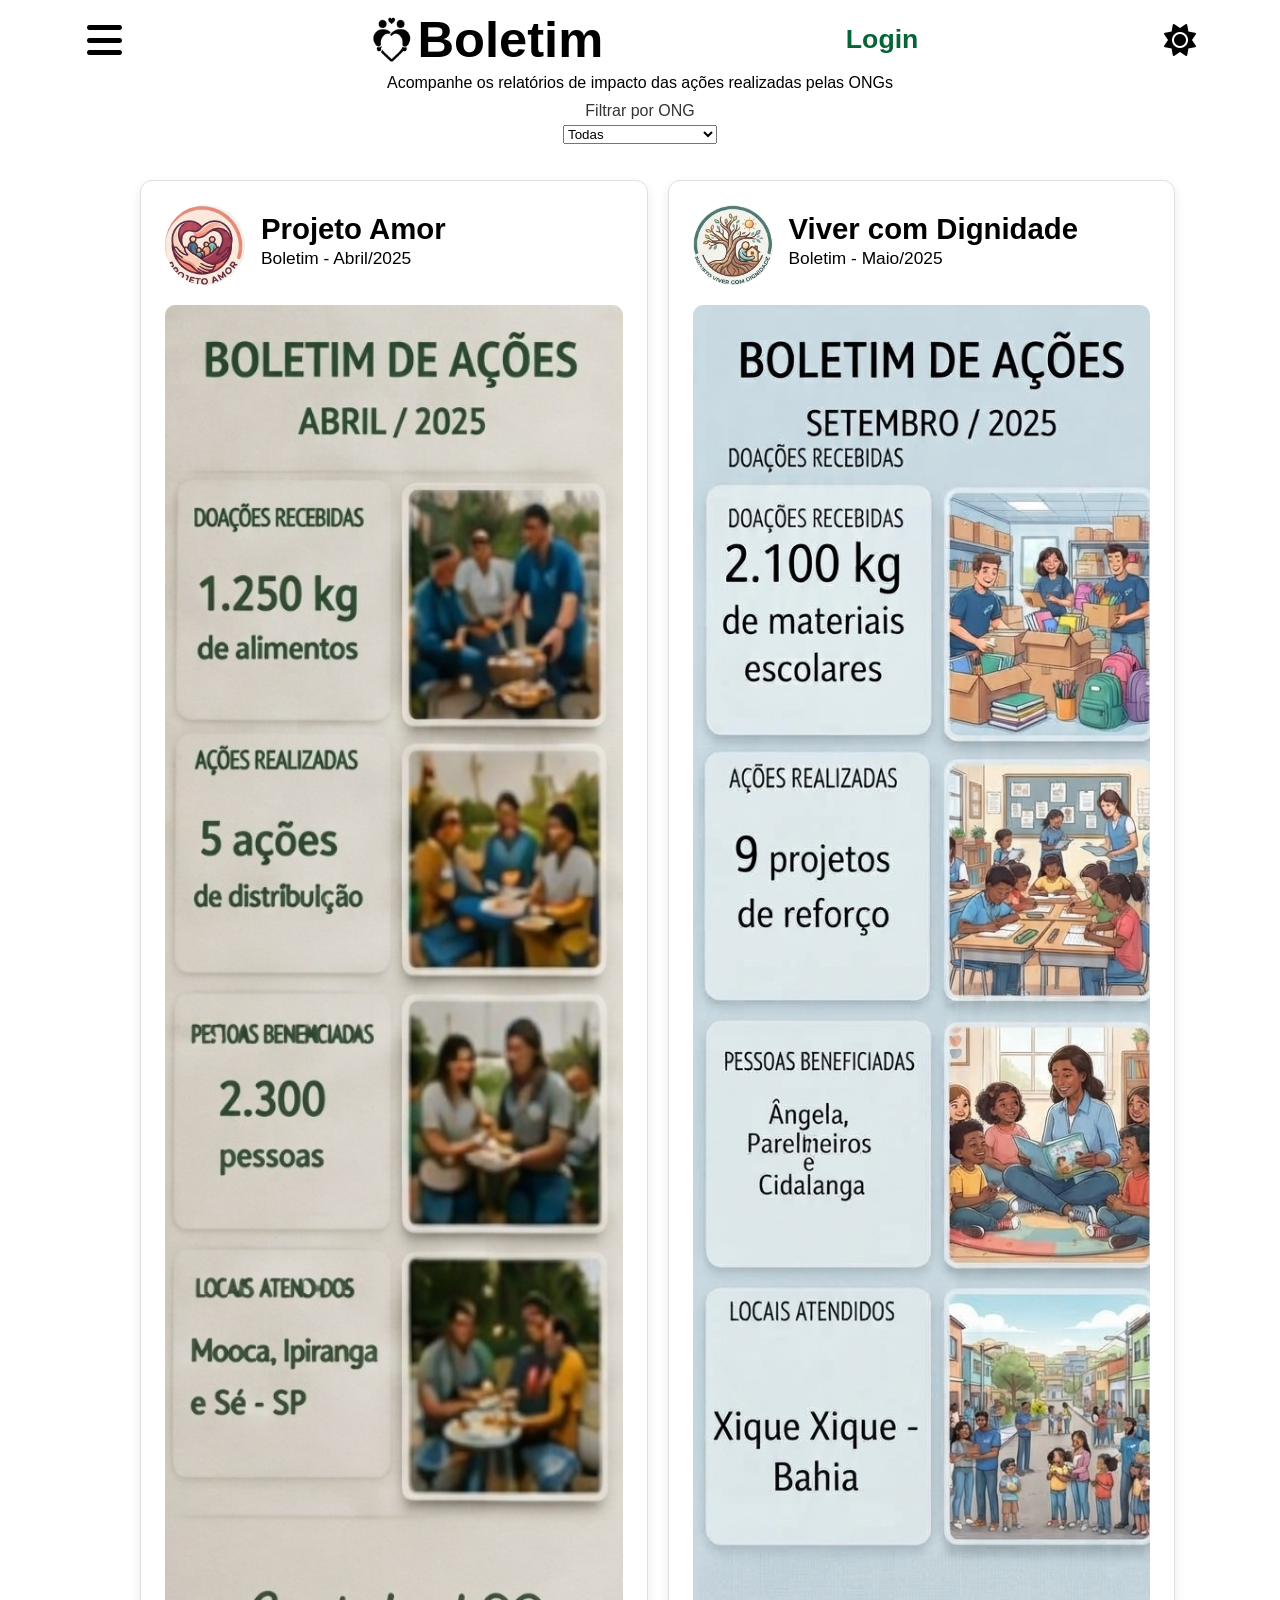
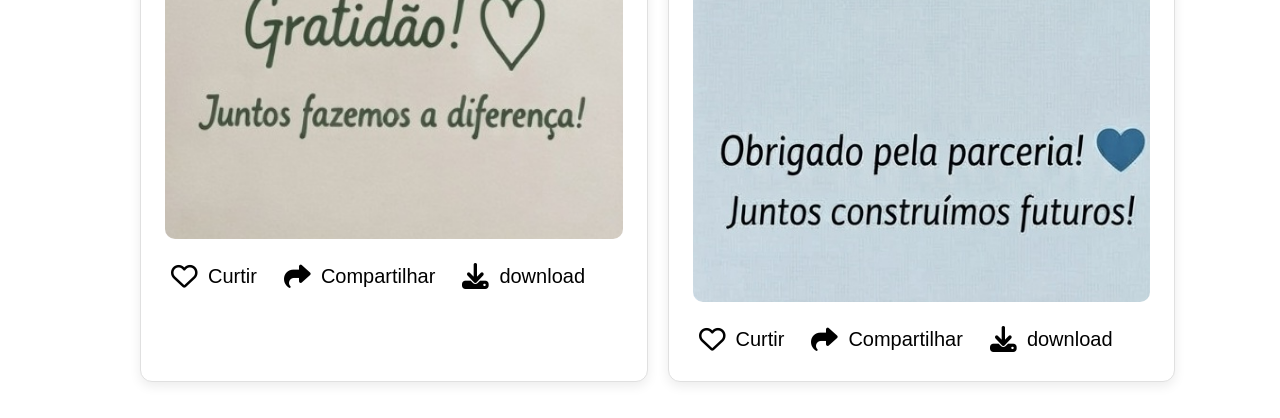
==== commit e416ee38: "m" ====
--- a/boletim.html
+++ b/boletim.html
@@ -9,7 +9,7 @@
     <title>Boletim</title>
 </head>
 
-<body id="boletim">
+<body id="boletim" class="claro">
     <header>
         <button class="abrirMenu" aria-label="Abrir menu" aria-expanded="false">
             <i class="fa-solid fa-bars"></i>
@@ -21,6 +21,7 @@
         <div>
             <a class="verTodos" href="Login.html">Login</a>
         </div>
+        <button id= "tema"><i class="fa fa-sun"></i></button>
     </header>
     <main>
         <span class="centralizado">
--- a/index.css
+++ b/index.css
@@ -1,5 +1,10 @@
-img {
-    width: 50px;
+.claro{
+    background-color: white;
+    color: black;
+}
+.escuro{
+    background-color: rgb(32, 31, 31);
+    color: white;
 }
 section{
     margin-top: 70px;
@@ -109,11 +114,15 @@
     margin: 0;
 }
 
-.abrirMenu {
+header button{
     border: none;
     background: none;
     padding: 3.5px;
     cursor: pointer;
+}
+
+header > button i {
+    font-size: 24pt;
 }
 
 .abrirMenu i {
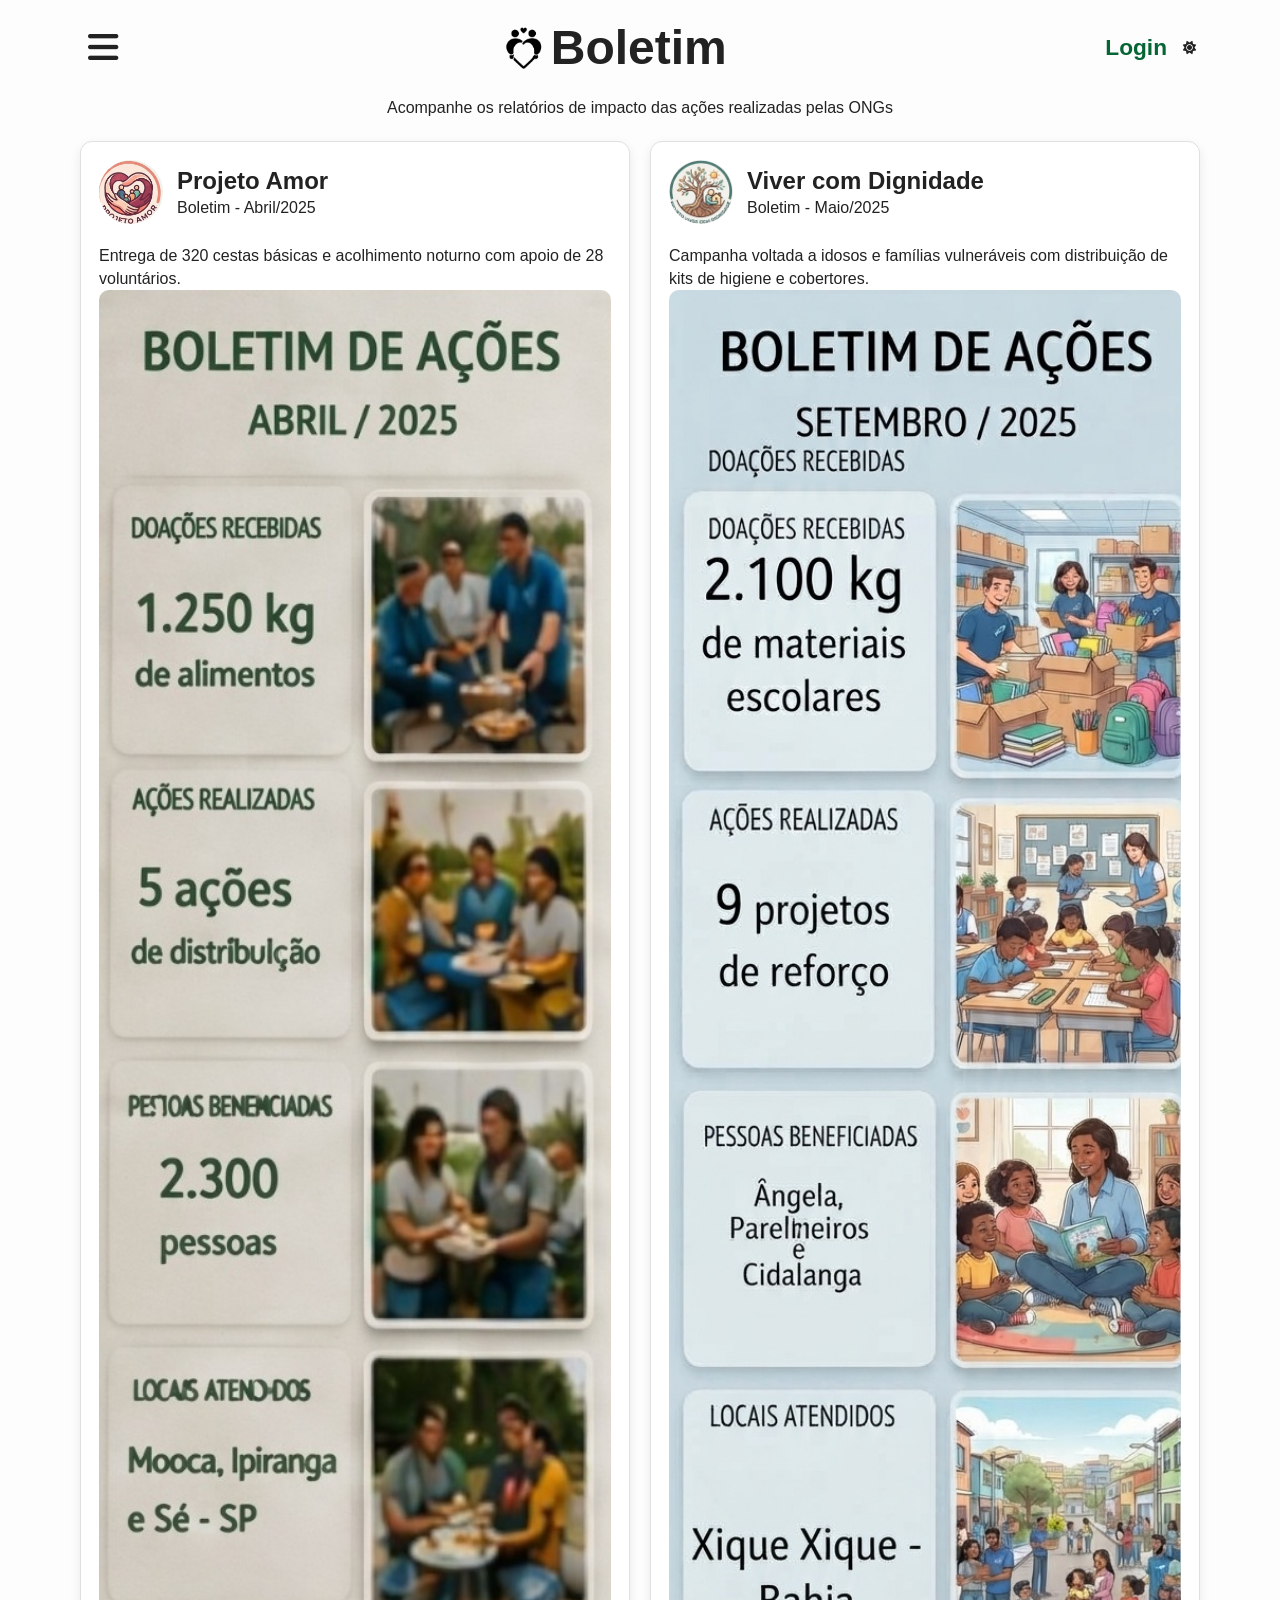
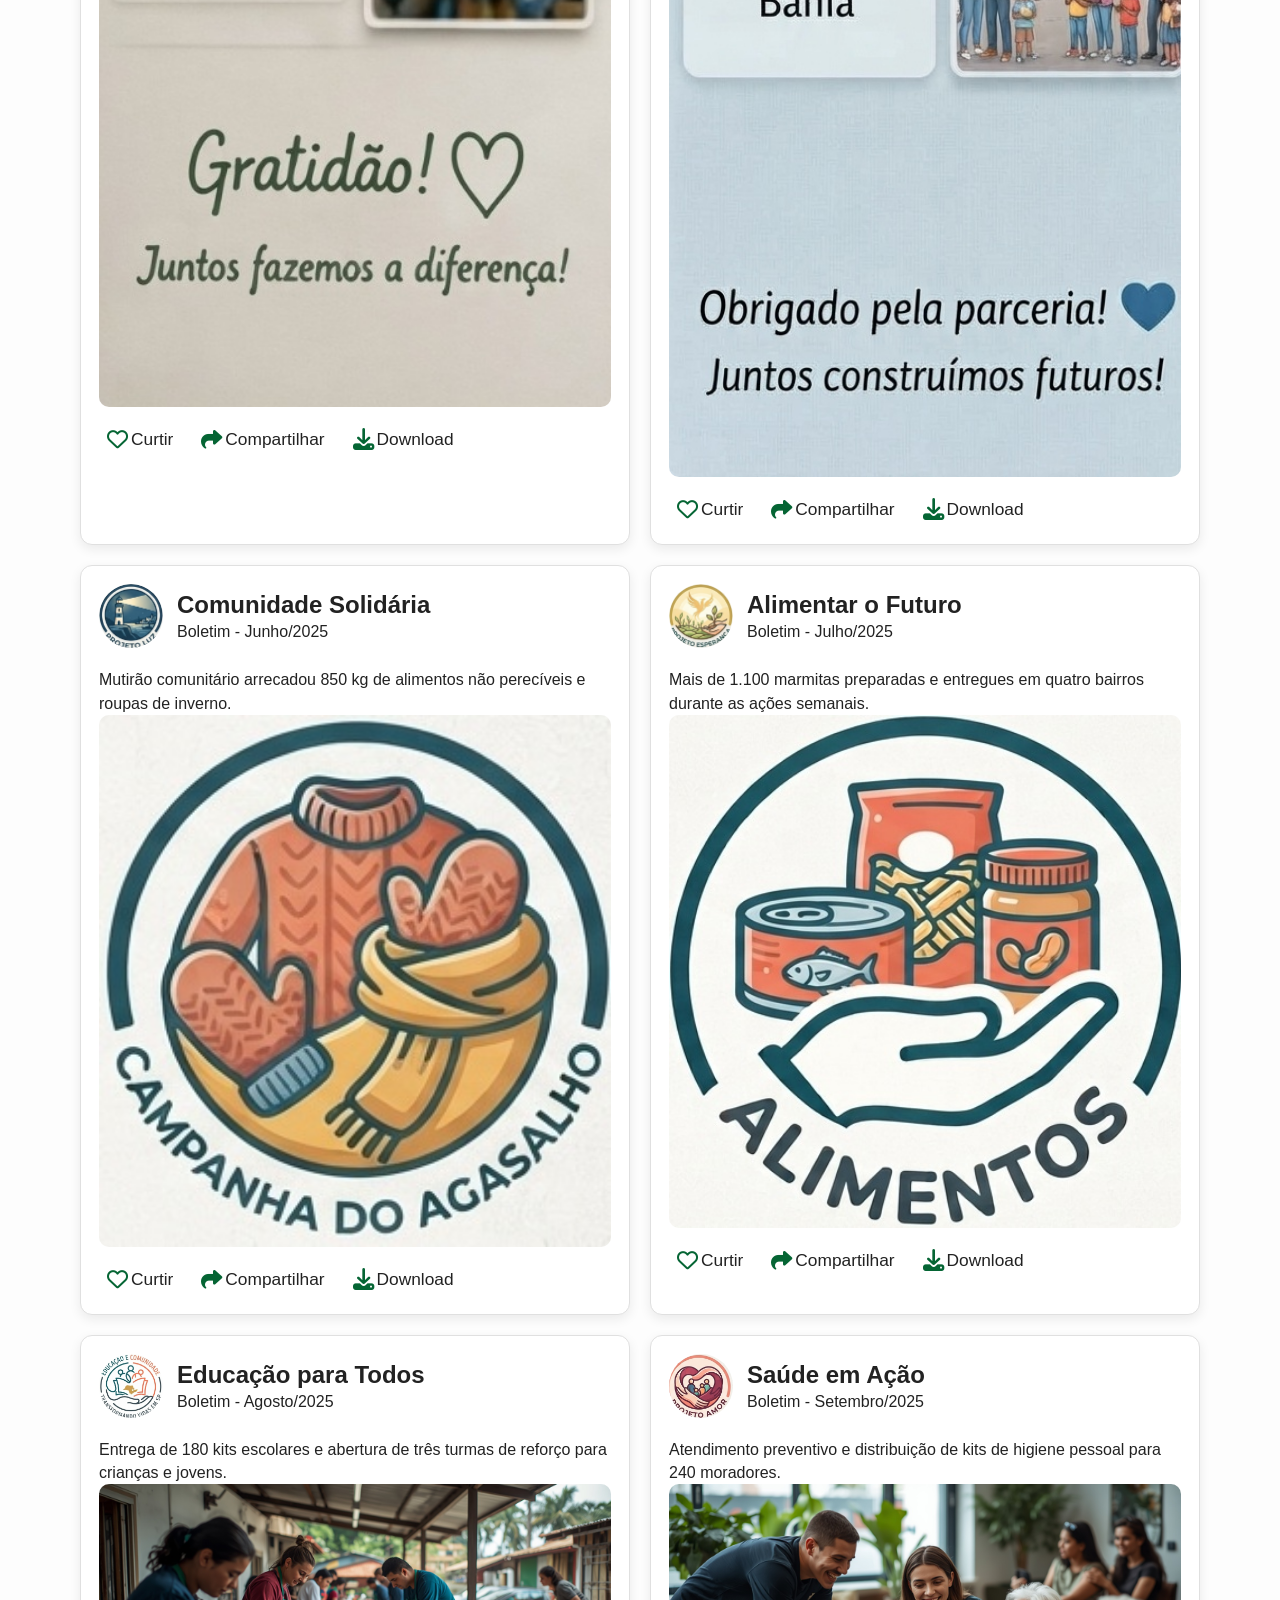
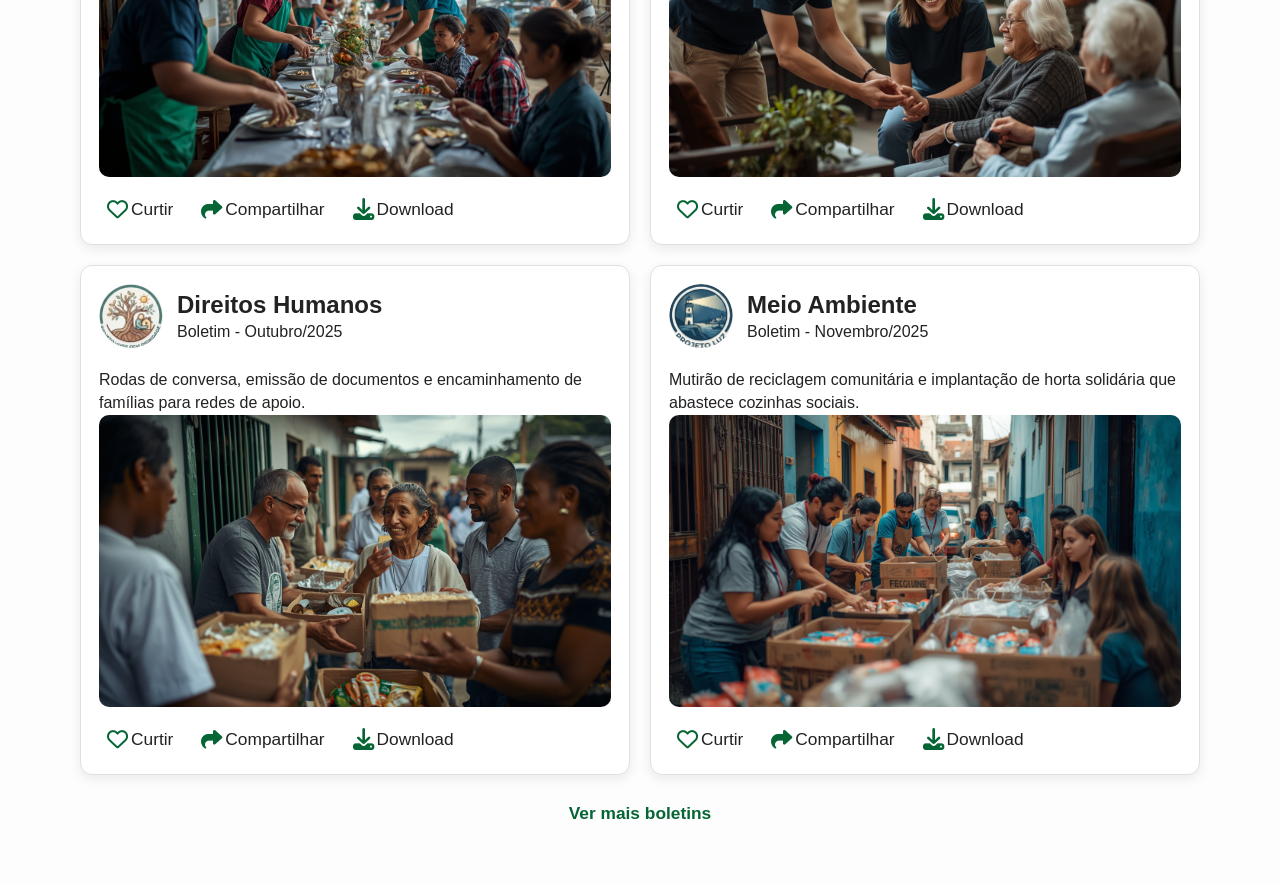
==== commit 924dded5: "apresentação" ====
--- a/boletim.html
+++ b/boletim.html
@@ -6,106 +6,292 @@
     <meta name="viewport" content="width=device-width, initial-scale=1.0">
     <link rel="stylesheet" href="index.css">
     <link rel="stylesheet" href="https://cdnjs.cloudflare.com/ajax/libs/font-awesome/6.5.2/css/all.min.css">
-    <title>Boletim</title>
+    <title>Boletim - Juntos</title>
 </head>
 
 <body id="boletim" class="claro">
     <header>
-        <button class="abrirMenu" aria-label="Abrir menu" aria-expanded="false">
+        <button type="button" class="abrirMenu" aria-label="Abrir menu" aria-expanded="false">
             <i class="fa-solid fa-bars"></i>
         </button>
         <div class="logo">
             <img src="src/logoPreta.png" alt="Juntos">
             <h1>Boletim</h1>
         </div>
-        <div>
+        <div class="headerAcoes">
             <a class="verTodos" href="Login.html">Login</a>
+            <button type="button" id="tema" aria-label="Mudar tema"><i class="fa fa-sun"></i></button>
         </div>
-        <button id= "tema"><i class="fa fa-sun"></i></button>
     </header>
+
     <main>
-        <span class="centralizado">
+        <div class="centralizado">
             <div>
                 <p>Acompanhe os relatórios de impacto das ações realizadas pelas ONGs</p>
-                <p class="texto-cinza">Filtrar por ONG</p>
-                <select class="seletorCaixa">
-                    <option value="Todas">Todas</option>
-                    <option value="Projeto Amor">Projeto Amor</option>
-                    <option value="Viver com Dignidade">Viver com Dignidade</option>
-                    <option value="Comunidade Solidária">Comunidade Solidária</option>
-                    <option value="Alimentar o Futuro">Alimentar o Futuro</option>
-                    <option value="Educação para Todos">Educação para Todos</option>
-                    <option value="Saúde em Ação">Saúde em Ação</option>
-                    <option value="Direitos Humanos">Direitos Humanos</option>
-                    <option value="Meio Ambiente">Meio Ambiente</option>
-                </select>
             </div>
 
-            <Section class="section-boletim">
+            <section class="section-boletim">
                 <ul class="listaScroll">
-                    <li class="caixaBoletim">
-                        <div class="alinhamento">
-                            <img class="logo-boletim" src="src/projeto amor.jpg" alt="logo projeto amor">
+                    <li class="caixaBoletim" data-ong="Projeto Amor">
+                        <div class="alinhamento">
+                            <img class="logo-boletim" src="src/projeto amor.jpg" alt="Logo Projeto Amor">
                             <div>
                                 <h4>Projeto Amor</h4>
                                 <p>Boletim - Abril/2025</p>
                             </div>
                         </div>
-                            <img class="imagem-vertical" src="src/imagem_boletim.jpeg"
-                                alt="Imagem do boletim abril de 2026">
-                        <div class="barraInferior">
-                            <button>
-                                <div class="iconeTexto">
-                                    <i class="far fa-heart"></i>
-                                    <p>Curtir</p>
-                                </div>
-                            </button>
-                            <button>
-                                <div class="iconeTexto">
-                                    <i class="fa fa-share"></i>
-                                    <p>Compartilhar</p>
-                                </div>
-                            </button>
-                            <button>
-                                <div class="iconeTexto">
-                                    <i class="fa fa-download"></i>
-                                    <p>download</p>
-                                </div>
-                            </button>
-                        </div>
-                    </li>
-                    <li class="caixaBoletim">
-                        <div class="alinhamento">
-                            <img class="logo-boletim" src="src/projeto viver com dignidade.jpg"
-                                alt="logo viver com dignidade">
+                        <p class="descricaoBoletim">Entrega de 320 cestas básicas e acolhimento noturno com apoio de 28 voluntários.</p>
+                        <img class="imagem-vertical" src="src/imagem_boletim.jpeg" alt="Imagem do boletim abril de 2025">
+                        <div class="barraInferior">
+                            <button type="button" class="btnCurtir">
+                                <div class="iconeTexto">
+                                    <i class="far fa-heart"></i>
+                                    <p>Curtir</p>
+                                </div>
+                            </button>
+                            <button type="button" class="btnCompartilhar">
+                                <div class="iconeTexto">
+                                    <i class="fa fa-share"></i>
+                                    <p>Compartilhar</p>
+                                </div>
+                            </button>
+                            <button type="button" class="btnDownload">
+                                <div class="iconeTexto">
+                                    <i class="fa fa-download"></i>
+                                    <p>Download</p>
+                                </div>
+                            </button>
+                        </div>
+                    </li>
+
+                    <li class="caixaBoletim" data-ong="Viver com Dignidade">
+                        <div class="alinhamento">
+                            <img class="logo-boletim" src="src/projeto viver com dignidade.jpg" alt="Logo Viver com Dignidade">
                             <div>
                                 <h4>Viver com Dignidade</h4>
                                 <p>Boletim - Maio/2025</p>
                             </div>
                         </div>
-                        <img class="imagem-vertical" src="src/imagem_Boletim2.jpg" alt="Imagem boletim maio de 2026">
-                        <div class="barraInferior">
-                            <button>
-                                <div class="iconeTexto">
-                                    <i class="far fa-heart"></i>
-                                    <p>Curtir</p>
-                                </div>
-                            </button>
-                            <button>
-                                <div class="iconeTexto">
-                                    <i class="fa fa-share"></i>
-                                    <p>Compartilhar</p>
-                                </div>
-                            </button>
-                            <button>
-                                <div class="iconeTexto">
-                                    <i class="fa fa-download"></i>
-                                    <p>download</p>
-                                </div>
-                            </button>
-                        </div>
-                    </li>
-            </Section>
+                        <p class="descricaoBoletim">Campanha voltada a idosos e famílias vulneráveis com distribuição de kits de higiene e cobertores.</p>
+                        <img class="imagem-vertical" src="src/imagem_Boletim2.jpg" alt="Imagem boletim maio de 2025">
+                        <div class="barraInferior">
+                            <button type="button" class="btnCurtir">
+                                <div class="iconeTexto">
+                                    <i class="far fa-heart"></i>
+                                    <p>Curtir</p>
+                                </div>
+                            </button>
+                            <button type="button" class="btnCompartilhar">
+                                <div class="iconeTexto">
+                                    <i class="fa fa-share"></i>
+                                    <p>Compartilhar</p>
+                                </div>
+                            </button>
+                            <button type="button" class="btnDownload">
+                                <div class="iconeTexto">
+                                    <i class="fa fa-download"></i>
+                                    <p>Download</p>
+                                </div>
+                            </button>
+                        </div>
+                    </li>
+
+                    <li class="caixaBoletim" data-ong="Comunidade Solidária">
+                        <div class="alinhamento">
+                            <img class="logo-boletim" src="src/projeto luz.jpg" alt="Logo Comunidade Solidária">
+                            <div>
+                                <h4>Comunidade Solidária</h4>
+                                <p>Boletim - Junho/2025</p>
+                            </div>
+                        </div>
+                        <p class="descricaoBoletim">Mutirão comunitário arrecadou 850 kg de alimentos não perecíveis e roupas de inverno.</p>
+                        <img class="imagem-vertical" src="src/campanha do agasalho.jpg" alt="Campanha do agasalho Comunidade Solidária">
+                        <div class="barraInferior">
+                            <button type="button" class="btnCurtir">
+                                <div class="iconeTexto">
+                                    <i class="far fa-heart"></i>
+                                    <p>Curtir</p>
+                                </div>
+                            </button>
+                            <button type="button" class="btnCompartilhar">
+                                <div class="iconeTexto">
+                                    <i class="fa fa-share"></i>
+                                    <p>Compartilhar</p>
+                                </div>
+                            </button>
+                            <button type="button" class="btnDownload">
+                                <div class="iconeTexto">
+                                    <i class="fa fa-download"></i>
+                                    <p>Download</p>
+                                </div>
+                            </button>
+                        </div>
+                    </li>
+
+                    <li class="caixaBoletim" data-ong="Alimentar o Futuro">
+                        <div class="alinhamento">
+                            <img class="logo-boletim" src="src/projeto esperança.jpg" alt="Logo Alimentar o Futuro">
+                            <div>
+                                <h4>Alimentar o Futuro</h4>
+                                <p>Boletim - Julho/2025</p>
+                            </div>
+                        </div>
+                        <p class="descricaoBoletim">Mais de 1.100 marmitas preparadas e entregues em quatro bairros durante as ações semanais.</p>
+                        <img class="imagem-vertical" src="src/Distribuição de alimentos.jpg" alt="Distribuição de alimentos Alimentar o Futuro">
+                        <div class="barraInferior">
+                            <button type="button" class="btnCurtir">
+                                <div class="iconeTexto">
+                                    <i class="far fa-heart"></i>
+                                    <p>Curtir</p>
+                                </div>
+                            </button>
+                            <button type="button" class="btnCompartilhar">
+                                <div class="iconeTexto">
+                                    <i class="fa fa-share"></i>
+                                    <p>Compartilhar</p>
+                                </div>
+                            </button>
+                            <button type="button" class="btnDownload">
+                                <div class="iconeTexto">
+                                    <i class="fa fa-download"></i>
+                                    <p>Download</p>
+                                </div>
+                            </button>
+                        </div>
+                    </li>
+
+                    <li class="caixaBoletim itemExtra oculto" data-ong="Educação para Todos">
+                        <div class="alinhamento">
+                            <img class="logo-boletim" src="src/Logo Educação e comunidade.jpg" alt="Logo Educação para Todos">
+                            <div>
+                                <h4>Educação para Todos</h4>
+                                <p>Boletim - Agosto/2025</p>
+                            </div>
+                        </div>
+                        <p class="descricaoBoletim">Entrega de 180 kits escolares e abertura de três turmas de reforço para crianças e jovens.</p>
+                        <img class="imagem-vertical" src="src/orfanatos.jpg" alt="Atividades educativas para crianças">
+                        <div class="barraInferior">
+                            <button type="button" class="btnCurtir">
+                                <div class="iconeTexto">
+                                    <i class="far fa-heart"></i>
+                                    <p>Curtir</p>
+                                </div>
+                            </button>
+                            <button type="button" class="btnCompartilhar">
+                                <div class="iconeTexto">
+                                    <i class="fa fa-share"></i>
+                                    <p>Compartilhar</p>
+                                </div>
+                            </button>
+                            <button type="button" class="btnDownload">
+                                <div class="iconeTexto">
+                                    <i class="fa fa-download"></i>
+                                    <p>Download</p>
+                                </div>
+                            </button>
+                        </div>
+                    </li>
+
+                    <li class="caixaBoletim itemExtra oculto" data-ong="Saúde em Ação">
+                        <div class="alinhamento">
+                            <img class="logo-boletim" src="src/projeto amor.jpg" alt="Logo Saúde em Ação">
+                            <div>
+                                <h4>Saúde em Ação</h4>
+                                <p>Boletim - Setembro/2025</p>
+                            </div>
+                        </div>
+                        <p class="descricaoBoletim">Atendimento preventivo e distribuição de kits de higiene pessoal para 240 moradores.</p>
+                        <img class="imagem-vertical" src="src/asilos.jpg" alt="Ação de cuidado com idosos">
+                        <div class="barraInferior">
+                            <button type="button" class="btnCurtir">
+                                <div class="iconeTexto">
+                                    <i class="far fa-heart"></i>
+                                    <p>Curtir</p>
+                                </div>
+                            </button>
+                            <button type="button" class="btnCompartilhar">
+                                <div class="iconeTexto">
+                                    <i class="fa fa-share"></i>
+                                    <p>Compartilhar</p>
+                                </div>
+                            </button>
+                            <button type="button" class="btnDownload">
+                                <div class="iconeTexto">
+                                    <i class="fa fa-download"></i>
+                                    <p>Download</p>
+                                </div>
+                            </button>
+                        </div>
+                    </li>
+
+                    <li class="caixaBoletim itemExtra oculto" data-ong="Direitos Humanos">
+                        <div class="alinhamento">
+                            <img class="logo-boletim" src="src/projeto viver com dignidade.jpg" alt="Logo Direitos Humanos">
+                            <div>
+                                <h4>Direitos Humanos</h4>
+                                <p>Boletim - Outubro/2025</p>
+                            </div>
+                        </div>
+                        <p class="descricaoBoletim">Rodas de conversa, emissão de documentos e encaminhamento de famílias para redes de apoio.</p>
+                        <img class="imagem-vertical" src="src/familiasCarentes.jpg" alt="Apoio a famílias carentes">
+                        <div class="barraInferior">
+                            <button type="button" class="btnCurtir">
+                                <div class="iconeTexto">
+                                    <i class="far fa-heart"></i>
+                                    <p>Curtir</p>
+                                </div>
+                            </button>
+                            <button type="button" class="btnCompartilhar">
+                                <div class="iconeTexto">
+                                    <i class="fa fa-share"></i>
+                                    <p>Compartilhar</p>
+                                </div>
+                            </button>
+                            <button type="button" class="btnDownload">
+                                <div class="iconeTexto">
+                                    <i class="fa fa-download"></i>
+                                    <p>Download</p>
+                                </div>
+                            </button>
+                        </div>
+                    </li>
+
+                    <li class="caixaBoletim itemExtra oculto" data-ong="Meio Ambiente">
+                        <div class="alinhamento">
+                            <img class="logo-boletim" src="src/projeto luz.jpg" alt="Logo Meio Ambiente">
+                            <div>
+                                <h4>Meio Ambiente</h4>
+                                <p>Boletim - Novembro/2025</p>
+                            </div>
+                        </div>
+                        <p class="descricaoBoletim">Mutirão de reciclagem comunitária e implantação de horta solidária que abastece cozinhas sociais.</p>
+                        <img class="imagem-vertical" src="src/comunidades.jpg" alt="Ação ambiental comunitária">
+                        <div class="barraInferior">
+                            <button type="button" class="btnCurtir">
+                                <div class="iconeTexto">
+                                    <i class="far fa-heart"></i>
+                                    <p>Curtir</p>
+                                </div>
+                            </button>
+                            <button type="button" class="btnCompartilhar">
+                                <div class="iconeTexto">
+                                    <i class="fa fa-share"></i>
+                                    <p>Compartilhar</p>
+                                </div>
+                            </button>
+                            <button type="button" class="btnDownload">
+                                <div class="iconeTexto">
+                                    <i class="fa fa-download"></i>
+                                    <p>Download</p>
+                                </div>
+                            </button>
+                        </div>
+                    </li>
+                </ul>
+                <button type="button" id="verMaisBoletim" class="verTodos">Ver mais boletins</button>
+                <p id="semBoletins" class="mensagemVazia oculto">Nenhum boletim publicado para esta ONG ainda.</p>
+            </section>
+        </div>
     </main>
 
     <article id="menu" class="menuClose">
@@ -114,17 +300,19 @@
                 <img src="src/logoBranca.png" alt="Logo do Juntos">
                 <h1>Juntos</h1>
             </div>
-            <button class="fecharMenu"><i class="fa fa-close"></i></button>
+            <button type="button" class="fecharMenu" aria-label="Fechar menu"><i class="fa fa-close"></i></button>
         </div>
         <nav class="redirecionadorMenu">
-            <div><i class="fas fa-home white"></i><a href="home.html">Inicio</a></div>
+            <div><i class="fas fa-home white"></i><a href="home.html">Início</a></div>
             <div><i class="fas fa-user-alt white"></i><a href="minhaArea.html">Minha Área</a></div>
-            <div><i class="fas fa-chart-bar white"></i><a href="dashboard.html">Dashboard</a></div>
+            <div><i class="fas fa-chart-bar white"></i><a href="Dashboard.html">Dashboard</a></div>
             <div><i class="fas fa-newspaper white"></i><a href="boletim.html">Boletim</a></div>
             <div><i class="fas fa-question-circle white"></i><a href="quemSomos.html">Quem Somos</a></div>
         </nav>
     </article>
+
     <script src="script.js" defer></script>
+    <script src="js/boletim.js" defer></script>
 </body>
 
 </html>
--- a/index.css
+++ b/index.css
@@ -1,1459 +1,5 @@
-.claro{
-    background-color: white;
-    color: black;
-}
-.escuro{
-    background-color: rgb(32, 31, 31);
-    color: white;
-}
-section{
-    margin-top: 70px;
-}
-body {
-    font-family: 'Gill Sans', 'Gill Sans MT', Calibri, 'Trebuchet MS', sans-serif;
-    background-color: #FDFDFD;
-}
-
-a {
-    text-decoration: none;
-}
-
-.banner {
-    width: 100%;
-    height: auto;
-}
-
-.menuClose {
-    display: none;
-}
-
-.menuOpen {
-    display: block;
-    position: fixed;
-    left: 0;
-    height: calc(100% - 0px);
-    width: 100%;
-    background-color: #015e29;
-    top: 0;
-}
-
-.logo {
-    display: flex;
-    align-items: center;
-    gap: 5px;
-}
-
-.logo * {
-    margin-top: 0;
-}
-
-.logo>h1 {
-    font-size: 38pt;
-}
-
-.logo>img {
-    width: auto;
-    height: 47px;
-    padding: 0;
-    margin: 0;
-}
-
-#menu * {
-    color: #FDFDFD;
-    padding-left: 5px;
-    padding-right: 5px;
-}
-
-
-#menu>div {
-    display: flex;
-    justify-content: space-between;
-    align-items: center;
-}
-
-#menu>div * {
-    margin-top: 5px;
-    margin-bottom: 15px;
-}
-
-.fecharMenu {
-    background: none;
-    border: none;
-}
-
-.fecharMenu i {
-    color: #FDFDFD;
-    font-size: 38pt;
-    cursor: pointer;
-}
-
-.redirecionadorMenu {
-    display: flex;
-    flex-direction: column;
-    gap: 25px;
-    justify-content: space-evenly;
-}
-
-.redirecionadorMenu * {
-    font-size: 15pt;
-    cursor: pointer;
-}
-
-header {
-    display: flex;
-    flex-direction: row;
-    align-items: center;
-    margin-top: 10px;
-    justify-content: space-between;
-    position: relative;
-}
-
-header h1 {
-    font-size: 30pt;
-    padding: 0;
-    margin: 0;
-}
-
-header button{
-    border: none;
-    background: none;
-    padding: 3.5px;
-    cursor: pointer;
-}
-
-header > button i {
-    font-size: 24pt;
-}
-
-.abrirMenu i {
-    font-size: 30pt;
-    padding: 3.5px;
-}
-
-
-.listaScroll {
-    display: flex;
-    flex-direction: column;
-    gap: 10px;
-}
-
-.listaScroll>button {
-    border: none;
-    background: none;
-}
-
-.textoBotao {
-    display: flex;
-    align-items: center;
-    justify-content: space-between;
-    margin-bottom: 10px;
-}
-
-.textoBotao h2 {
-    font-size: 25pt;
-    margin: 0px;
-    padding: 0;
-}
-
-.verTodos {
-    border: none;
-    background: none;
-    font-size: 13pt;
-    font-weight: bold;
-    cursor: pointer;
-    color: #056534;
-}
-
-header .verTodos {
-    font-size: 20pt;
-}
-
-.lista2Lados {
-
-    display: flex;
-    align-items: stretch;
-    justify-content: start;
-    overflow: hidden;
-    border: 1px solid #CFCFC9;
-    box-shadow: -1.5px 1.5px 4px rgba(0, 0, 0, 0.5);
-    border-radius: 10px;
-}
-
-.lista2Lados>div:first-child {
-    display: flex;
-    justify-content: center;
-    align-items: center;
-    width: 30%;
-    flex-shrink: 0;
-}
-
-.lista2Lados>div:first-child img {
-    width: 100%;
-    height: 100%;
-    object-fit: cover;
-}
-
-.lista2Lados>div:first-child i {
-    font-size: 50pt;
-}
-
-.lista2Lados>div:last-child {
-    flex: 5;
-    padding: 8px;
-    min-width: 0;
-}
-
-.lista2Lados h1,
-h2,
-h3,
-h4,
-p {
-    margin: 0;
-    padding: 5px;
-}
-
-.lista2Lados h3 {
-    font-size: 16pt;
-}
-
-.lista2Lados p {
-    font-size: 13pt;
-}
-
-
-#login .lista2Lados {
-    align-items: center;
-    width: 45%;
-    aspect-ratio: 2/1;
-}
-
-.caixas2Lado {
-    padding-left: 30px;
-}
-
-.caixas2Lado>.lista2Lados {
-    justify-content: space-between;
-    border: 0px;
-    padding: 0px;
-    margin: 0px;
-    box-shadow: 0px 0px;
-}
-
-.caixas2Lado>.lista2Lados>.lista2Lados {
-    height: 100px;
-    gap: 5px;
-    justify-content: center;
-    align-items: center;
-    margin: 10px;
-}
-
-.caixas2Lado>.lista2Lados>.lista2Lados * {
-    margin: 5px;
-}
-
-#pesquisaFiltro {
-    display: flex;
-    align-items: stretch;
-    gap: 24px;
-    width: 100%;
-    padding: 0;
-    margin: 15px 0 25px;
-    box-sizing: border-box;
-}
-
-#pesquisa {
-    display: flex;
-    align-items: center;
-    gap: 16px;
-
-    flex: 1;
-    min-width: 0;
-    height: 90px;
-    box-sizing: border-box;
-
-    padding: 0 24px;
-    margin: 0;
-
-    border: 1px solid #CFCFC9;
-    border-radius: 18px;
-    background-color: #FFFFFF;
-}
-
-#pesquisa i {
-    font-size: 30px;
-    color: #333333;
-    flex-shrink: 0;
-}
-
-#pesquisa input {
-    flex: 1;
-    min-width: 0;
-
-    border: none;
-    outline: none;
-    background: transparent;
-
-    font-family: inherit;
-    font-size: 20px;
-    color: #333333;
-}
-
-#pesquisa input::placeholder {
-    color: #929292;
-}
-
-.botaoFiltro {
-    display: flex;
-    align-items: center;
-    justify-content: center;
-    gap: 14px;
-
-    width: 170px;
-    flex-shrink: 0;
-
-    border: 1px solid #CFCFC9;
-    border-radius: 18px;
-    background-color: #FFFFFF;
-
-    font-family: inherit;
-    font-size: 20px;
-    font-weight: bold;
-    color: #333333;
-
-    cursor: pointer;
-}
-
-.botaoFiltro i {
-    font-size: 24px;
-}
-
-.botaoFiltro:hover {
-    background-color: #F5F5F5;
-}
-
-.iconeTexto {
-    display: flex;
-    align-items: center;
-    gap: 5px;
-}
-
-.iconeData {
-    flex: 1;
-}
-
-.iconeData>div {
-    margin: 15px;
-    width: 60px;
-    aspect-ratio: 1/1.25;
-    display: flex;
-    flex-direction: column;
-    align-items: center;
-    justify-content: center;
-    border-radius: 5px;
-    border: 1px solid #CFCFC9;
-    box-shadow: -1.5px 1.5px 4px rgba(0, 0, 0, 0.5);
-}
-
-.iconeData h4 {
-    font-size: 16pt;
-    font-weight: bold;
-    margin: 0;
-    padding: 0;
-}
-
-.iconeData h4:first-child {
-    color: #015F29;
-}
-
-.carrosel {
-    display: flex;
-    gap: 20px;
-
-    overflow: auto;
-    scroll-snap-type: x mandatory;
-    scroll-behavior: smooth;
-    scrollbar-width: none;
-}
-
-.carrosel::-webkit-scrollbar {
-    display: none;
-}
-
-.carrosel>li {
-    position: relative;
-    flex: 0 0 100%;
-    width: 100%;
-    aspect-ratio: 2/1;
-    border-radius: 25px;
-    overflow: hidden;
-    scroll-snap-align: start;
-    color: rgb(255, 255, 255);
-}
-
-.carrosel>li>img {
-    width: 100%;
-    height: 100%;
-    object-fit: cover;
-}
-
-.carrosel>li>div {
-    position: absolute;
-    inset: 0;
-
-    display: flex;
-    flex-direction: column;
-    justify-content: end;
-
-    padding: 35px;
-
-    background: linear-gradient(transparent,
-            rgba(0, 0, 0, 0.8));
-}
-
-.carrosel>li>div h2 {
-    font-size: 32px;
-}
-
-.carrosel>li>div h3 {
-    font-size: 26px;
-}
-
-.carrosel>li>div p {
-    font-size: 18px;
-    line-height: 1.5;
-}
-
-.carrosel>li>div button {
-    display: inline-block;
-    align-self: flex-start;
-
-    background-color: #056534;
-    color: white;
-
-    padding: 12px 25px;
-    border-radius: 12px;
-
-    text-decoration: none;
-}
-
-
-.indicadores {
-    display: flex;
-    justify-content: center;
-    align-items: center;
-    gap: 12px;
-
-    margin-top: 20px;
-}
-
-.indicador {
-    width: 12px;
-    height: 12px;
-    border: none;
-    border-radius: 50%;
-    background-color: #ccc;
-    cursor: pointer;
-    transition: background-color 0.3s, transform 0.3s;
-}
-
-.indicador.ativo {
-    background-color: #056534;
-    transform: scale(1.15);
-}
-
-.iconesLadoLado {
-    display: flex;
-    list-style-type: none;
-    justify-content: space-around;
-}
-
-.iconesLadoLado li {
-    display: flex;
-    flex-direction: column;
-    align-items: center;
-    justify-content: center;
-}
-
-.iconesLadoLado i {
-    color: #237141;
-    font-size: 40pt;
-}
-
-.listaLadoLado {
-    display: flex;
-    align-items: center;
-    justify-content: center;
-    flex-wrap: wrap;
-    gap: 30px;
-    padding: 0;
-}
-
-.cardTextoInferior {
-    display: flex;
-    flex-direction: column;
-    align-items: center;
-    justify-content: space-evenly;
-    aspect-ratio: 2/1.4;
-    overflow: hidden;
-    box-sizing: border-box;
-}
-
-.cardTextoInferior * {
-    padding: 0;
-}
-
-.cardTextoInferior img {
-    top: 0;
-    width: 100%;
-    height: auto;
-    object-fit: cover;
-}
-
-.cardTextoInferior h3 {
-    font-size: 18pt;
-    margin-bottom: 2%;
-}
-
-.cardTextoInferior h4 {
-    font-size: 14pt;
-    margin-bottom: 2%;
-}
-
-.listaLadoLado .cardTextoInferior {
-    list-style-type: none;
-    width: calc(50% - 30px);
-    border: 1px solid #CFCFC9;
-    border-radius: 10px;
-    box-shadow: -1px 1px 1px rgba(0, 0, 0, 0.5);
-}
-
-.cardInfo {
-    display: flex;
-    align-items: center;
-    gap: 15px;
-}
-
-.cardInfo i {
-    font-size: 70pt;
-}
-
-.cardInfo p {
-    font-size: 20pt;
-}
-
-#dashboard span {
-    font-size: 13pt;
-    color: #333333;
-    font-weight: lighter;
-}
-
-.rankingLista {
-    list-style: none;
-    counter-reset: item;
-}
-.rankingLista li{   
-    display: flex;
-    counter-increment: item;
-    align-items: center;
-    
-}
-
-.rankingLista li::before{
-    display: flex;
-    content: counter(item);
-    justify-content: center;
-    align-items: center;
-    width: 24px;
-    height: 24px;
-    border: 1px solid #237141;
-    border-radius: 100%;
-}
-
-.rankingLista .rankingPrimeiros::before{
-    border: 1px solid #E68A00;
-}
-.rankingLista div {
-    display: flex;
-}
-
-.rankingLista div h4 {
-    font-weight: bolder;
-}
-
-.rankingLista div h3 {
-    font-weight: bold;
-}
-.grafico{
-    display: flex;
-    align-items: flex-end;
-    overflow:auto;
-    margin-left: 40px;
-}
-
-.barra{
-    display: flex;
-    align-items: center;
-    justify-content: space-evenly;
-    flex-direction: column;
-}
-.barraPreenchida{
-    width: 30px;
-    border-radius: 10px;
-    height: 100px;
-}
-.barra > div{
-    display: flex;
-    align-items: end
-}
-.barra:nth-child(1) .barraPreenchida{
-    background-color: #309d4a;
-    height: 50px;
-}
-.barra:nth-child(2) .barraPreenchida{
-    background-color: #2b9045;
-    height: 60px;
-}
-.barra:nth-child(3) .barraPreenchida{
-    background-color: #1e8d41;
-    height: 70px;
-}
-.barra:nth-child(4) .barraPreenchida{
-    background-color: #1e8d41;
-    height: 80px;
-}
-.barra:nth-child(5) .barraPreenchida{
-    background-color: #137e38;
-    height: 90px;
-}
-.barra:nth-child(6) .barraPreenchida{
-    background-color: #137e38;
-}
-
-.texto-cinza {
-    color:#323433;
-}
-
-.section-boletim {
-    display: flex;
-    justify-content: space-between;
-    gap: 30px;
-    width: 100%;
-    max-width: 1200px;
-    margin: 0 auto;
-    padding: 20px;
-    box-sizing: border-box;
-}
-
-.caixaBoletim {
-    display: flex;
-    flex-direction: column; 
-    align-items: self-start;    
-    width: 100%;
-    background-color: #ffffff;
-    border: 1px solid #e0e0e0;
-    border-radius: 12px;
-    padding: 24px;
-    box-shadow: 0 4px 12px rgba(0, 0, 0, 0.08);
-    box-sizing: border-box;
-}
-
-.imagem-vertical {
-    width: 100%;  
-    height: auto; 
-    object-fit: contain;
-    border-radius: 10px;
-}
-
-.centralizado {
-    text-align: center;
-}
-
-.caixaBoletim h4 {
-    font-size: 22pt;
-}
-
-.caixaBoletim p{
-    font-size: 13pt;
-}
-
-.logo-boletim {
-    width: 80px;
-    height: 80px;
-    object-fit: cover;
-    border-radius: 70%;
-}
-
-.alinhamento {
-    display: flex;
-    align-items:center; 
-    gap: 15px; 
-    margin-bottom: 20px;
-}
-
-.alinhamento div {
-    display: flex;
-    flex-direction: column;
-    align-items:flex-start; 
-    margin-bottom: 10px;
-}
-
-.alinhamento div * {
-    padding: 1px;
-}
-
-.barraInferior{
-    margin-top: 20px;
-    gap: 10px;
-    display: flex;
-}
-
-.barraInferior button{
-    border: 0;
-    background: none;
-    cursor: pointer;
-}
-.barraInferior i{
-    font-size: 20pt;
-}
-.barraInferior p{
-    font-size: 15pt;
-}
-
-li.lista2Lados {
-    position: relative;
-    padding-right: 90px;
-}
-li.lista2Lados button {
-    position: absolute;
-    top: 20px;
-    right: 20px;
-    padding: 8px 16px;
-    cursor: pointer;
-}
-.colorVerdeP{
-    color: #056534;
-}
-.colorVerdeE{
-    color: #015F29;
-}
-.colorVerdeS{
-    color: #237141;
-}
-.colorBranco{
-    color:#FDFDFD
-}
-.colorCinzaBorda{
-    color: #CFCFC9;
-}
-.colorPreto{
-    color: #333333;
-}
-.colorLaranja{
-    color: #dd6b20;
-}
-.colorAzul{
-    color: #2b6cb0;
-}
-.colorRoxo i{
-    color: purple;
-}
-.colorVermelho i {
-    color: red;
-}
-.tamanhoLetra{
-    font-size: 20px;
-}
-.colorLaranja i{
-    color: #dd6b20;
-}
-.colorVerdeE i{
-    color: #015F29;
-}
-body#login main {
-    width: 100%;
-    max-width: 1100px;
-    margin: 0 auto;
-    padding: 20px 30px 40px;
-    box-sizing: border-box;
-}
-body#login main section:first-child {
-    text-align: center;
-    margin-bottom: 30px;
-}
-body#login main section:first-child h2 {
-    font-size: 30px;
-    margin-bottom: 12px;
-}
-body#login main section:first-child p {
-    font-size: 19px;
-    margin-top: 0;
-}
-body#login main section:nth-child(2) > h3 {
-    text-align: center;
-    font-size: 24px;
-    margin-bottom: 20px;
-}
-body#login .listaScroll {
-    display: flex;
-    justify-content: center;
-    align-items: stretch;
-    gap: 20px;
-    width: 100%;
-    padding: 0;
-    margin: 0 auto;
-    list-style: none;
-    box-sizing: border-box;
-}
-body#login .listaScroll > button {
-    flex: 1;
-    min-width: 0;
-    min-height: 280px;
-    padding: 25px;
-    border: 1px solid hsl(0, 100%, 99%);
-    background-color: white;
-    box-shadow: 0 2px 5px rgba(0, 0, 0, 0.181);
-    cursor: pointer;
-}
-
-body#login .lista2Lados {
-    display: flex;
-    justify-content: center;
-    align-items: center;
-    gap: 25px;
-    height: 100%;
-    padding: 0;
-    list-style: none;
-}
-body#login .lista2Lados i {
-    font-size: 48px;
-}
-
-body#login .lista2Lados h4 {
-    font-size: 19px;
-    margin: 0 0 12px;
-}
-
-body#login .lista2Lados p {
-    font-size: 18px;
-    line-height: 1.5;
-    margin: 0;
-}
-body#login article {
-    max-width: 650px;
-    margin: 35px auto;
-}
-body#login main section:last-child form {
-    width: 100%;
-    max-width: 550px;
-    margin: 0 auto;
-    display: flex;
-    flex-direction: column;
-    gap: 18px;
-    font-size: 19px;
-}
-body#login main section:last-child form > div {
-    width: 100%;
-}
-body#login main section:last-child form label {
-    display: block;
-    margin-bottom: 8px;
-    font-size: 19px;
-}
-body#login main section:last-child form input {
-    display: block;
-    width: 100%;
-    height: 52px;
-    padding: 12px 15px;
-    box-sizing: border-box;
-    border: 1px solid #aaa;
-    border-radius: 7px;
-    font-size: 18px;
-}
-body#login main section:last-child form input::placeholder {
-    font-size: 17px;
-}
-body#login main section:last-child form a {
-    font-size: 19px;
-}
-body#login main section:last-child form > div:nth-child(3) > a {
-    display: inline-block;
-    margin-bottom: 14px;
-}
-.botaoLogin{
-    display: block;
-    width: 100%;
-    padding: 13px;
-    box-sizing: border-box;
-    border-radius: 7px;
-    background-color: #087f46;
-    color: white;
-    text-align: center;
-    text-decoration: none;
-    font-size: 20px;
-    font-weight: bold;
-}
-body#login main section:last-child form > div:nth-child(3) p {
-    margin-top: 20px;
-    text-align: center;
-    font-size: 18px;
-}
-
-
-@media (max-width: 480px) {
-    body#login .logo > h1 {
-        font-size: 28pt;
-    }
- 
-    body#login .logo > img {
-        height: 36px;
-    }
- 
-    body#login main section:last-child form {
-        gap: 14px;
-    }
- 
-    body#login main section:last-child form label,
-    body#login main section:last-child form a {
-        font-size: 17px;
-    }
- 
-    body#login main section:last-child form input {
-        height: 48px;
-        font-size: 16px;
-    }
-}
- 
-@media (min-width: 768px) {
-    body#login main section:last-child form {
-        max-width: 700px;
-    }
- 
-    body#login main section:last-child form > div:nth-child(1),
-    body#login main section:last-child form > div:nth-child(2) {
-        display: flex;
-        align-items: flex-start;
-        gap: 20px;
-    }
- 
-    body#login main section:last-child form > div > .campo {
-        flex: 1;
-        min-width: 0;
-    }
- 
-    body#login main section:last-child form > div > .campo + .campo {
-        margin-top: 0;
-    }
- 
-    body#login main section:last-child form > div:nth-child(3) > div {
-        max-width: 360px;
-        margin: 0 auto;
-    }
-}
- 
-@media (min-width: 1024px) {
-    body#login main section:last-child form {
-        max-width: 780px;
-    }
- 
-    body#login .listaScroll > button:hover {
-        transform: translateY(-3px);
-        transition: transform 0.2s;
-    }
-}
- 
-@media (max-width: 750px) {
-    body#login main {
-        padding: 20px 16px;
-    }
-
-    body#login .listaScroll {
-        flex-direction: column;
-    }
-
-    body#login .listaScroll > button {
-        min-height: 180px;
-    }
-
-    body#login .lista2Lados {
-        gap: 20px;
-    }
-
-    body#login main section:first-child h2 {
-        font-size: 25px;
-    }
-
-    body#login main section:first-child p {
-        font-size: 17px;
-    }
-
-    body#login main section:last-child form {
-        max-width: 100%;
-    }
-}
-body#login main section:nth-child(2) {
-    width: 100%;
-    max-width: 1000px;
-    margin: 0 auto;
-    box-sizing: border-box;
-}
-body#login .listaScroll {
-    display: flex;
-    flex-direction: row;
-    justify-content: center;
-    align-items: stretch;
-    gap: 20px;
-
-    width: 100%;
-    max-width: 100%;
-    margin: 0 auto;
-    padding: 0;
-
-    list-style: none;
-    box-sizing: border-box;
-}
-body#login .listaScroll > button {
-    flex: 1 1 0;
-    min-width: 0;
-    max-width: 320px;
-    min-height: 280px;
-
-    display: flex;
-    align-items: center;
-    justify-content: center;
-
-    margin: 0;
-    padding: 24px;
-
-    box-sizing: border-box;
-    border: 1px solid #ccc;
-    border-radius: 14px;
-    background: white;
-    box-shadow: 0 2px 5px #0003;
-}
-body#login .lista2Lados {
-    display: flex;
-    flex-direction: column;
-    align-items: center;
-    justify-content: center;
-    gap: 12px;
-    width: 100%;
-    margin: 0;
-    padding: 0;
-    text-align: center;
-    list-style: none;
-}
-body#login .lista2Lados i {
-    font-size: 42px;
-}
-body#login .lista2Lados h4 {
-    margin: 0 0 10px;
-    font-size: 19px;
-}
-
-body#login .lista2Lados p {
-    margin: 0;
-    font-size: 16px;
-    line-height: 1.5;
-}
-@media (max-width: 750px) {
-    body#login .listaScroll {
-        flex-direction: column;
-        align-items: center;
-    }
-
-    body#login .listaScroll > button {
-        width: 100%;
-        max-width: 450px;
-        min-height: 180px;
-    }
-    }
-    body#login .listaScroll > button .lista2Lados {
-        border: none; 
-        box-shadow: none; 
-        outline: none; 
-    }
-    @media (max-width: 750px) {
-        body#login .listaScroll { 
-            flex-direction: column; 
-            align-items: center; 
-            gap: 16px; 
-        }
-
-        body#login .listaScroll > button { 
-            width: 100%; max-width: 450px;
-            min-height: 0; height: auto; 
-            padding: 24px 20px; 
-            box-sizing: border-box; 
-            overflow: visible; 
-        }
-
-        body#login .lista2Lados { 
-            width: 100%; min-width: 0; 
-            height: auto; 
-            gap: 14px; 
-            overflow: visible; 
-        }
-
-        body#login .lista2Lados i { 
-            font-size: 42px; 
-            line-height: 1.2; 
-        }
-
-        body#login .lista2Lados h4 { 
-            font-size: 19px; 
-            line-height: 1.3; 
-            margin: 0; }
-
-        body#login .lista2Lados p { 
-            font-size: 16px; 
-            line-height: 1.5; 
-            overflow-wrap: anywhere; 
-            margin: 0; 
-        } 
-    }
-    
-.listaScroll .lista2Lados .perfil{
-    padding-top: 2%;
-    padding-left: 2%;
-    align-items: start;
-    flex:1;
-}
-.listaScroll .lista2Lados .perfilConteudo{
-    flex:4;
-}
-.listaScroll .lista2Lados .fotoPerfil{
-    justify-content: center;
-    align-items: center;
-    object-fit: fill;
-    border-radius: 50%;
-    border: 3px solid #237141;
-    height: auto;
-    width: 100%;
-}
-.dataHora{
-    display: flex;
-    align-items: center;
-    gap:5px
-}
-.dataHora .separador{
-    padding: 0;
-    font-size: 10pt;
-}
-.mapa{ 
-    margin: 20px;
-    height: auto;
-    width: 90%;
-}
-
-.botaoPequeno *{
-    color: #F5F5F5;
-    margin-top:25px;
-    border-radius: 10px;
-    border: 0;
-    background-color: #056534;
-}
-
-.seletorArrasta {
-    display: flex;
-    width: 100%;
-    border-bottom: 1px solid #e5e5e5;
-}
-
-.seletorArrasta button {
-    flex: 1;
-    padding: 16px 4px;
-    background: transparent;
-    border: none;
-    border-bottom: 4px solid transparent;
-    color: #222;
-    font-size: 16px;
-    cursor: pointer;
-}
-
-.seletorArrasta .ativo {
-    color: #056534;
-    font-weight: bold;
-    border-bottom-color: #056534;
-}
-@media (max-width: 767px) {
-    .section-boletim {
-        flex-direction: column;
-        padding: 10px;
-    }
-
-    .lista2Lados-boletim {
-        padding: 16px;
-    }
-
-    .lista2Lados-boletim ul {
-        width: 100%;
-    }
-
-    .carrosel > li > div {
-        padding: 18px;
-    }
-
-    .carrosel > li > div h2 {
-        font-size: 20px;
-    }
-
-    .carrosel > li > div h3 {
-        font-size: 16px;
-    }
-
-    .carrosel > li > div p {
-        font-size: 14px;
-        line-height: 1.3;
-    }
-
-    .carrosel > li > div button {
-        padding: 8px 16px;
-    }
-
-    #pesquisaFiltro {
-        gap: 12px;
-    }
-
-    #pesquisa {
-        height: 64px;
-        padding: 0 14px;
-        gap: 10px;
-    }
-
-    #pesquisa input {
-        font-size: 16px;
-    }
-
-    .botaoFiltro {
-        width: 110px;
-        font-size: 16px;
-        gap: 8px;
-    }
-
-    .caixas2Lado {
-        padding-left: 0;
-    }
-
-    .mapa {
-        width: 100%;
-        margin: 15px 0;
-    }
-
-    .cardInfo i {
-        font-size: 50pt;
-    }
-
-    .cardInfo p {
-        font-size: 16pt;
-    }
-}
-
-@media (max-width: 480px) {
-    header h1 {
-        font-size: 24pt;
-    }
-
-    .textoBotao h2 {
-        font-size: 20pt;
-    }
-
-    .listaLadoLado {
-        gap: 15px;
-    }
-
-    .listaLadoLado .cardTextoInferior {
-        width: calc(50% - 8px);
-    }
-
-    .cardTextoInferior h3 {
-        font-size: 13pt;
-    }
-
-    .cardTextoInferior h4 {
-        font-size: 11pt;
-    }
-}
-
-@media (min-width: 768px) {
-    body {
-        max-width: 1200px;
-        margin: 0 auto;
-        padding: 0 24px;
-        box-sizing: border-box;
-    }
-
-    .menuOpen {
-        padding: 0 8%;
-        box-sizing: border-box;
-        overflow-y: auto;
-    }
-
-    header h1 {
-        font-size: 34pt;
-    }
-
-    .textoBotao h2 {
-        font-size: 28pt;
-    }
-
-    .listaScroll {
-        flex-direction: row;
-        flex-wrap: wrap;
-        gap: 20px;
-    }
-
-    .listaScroll > li,
-    .listaScroll > button {
-        width: calc(50% - 10px);
-        box-sizing: border-box;
-    }
-
-    .listaScroll > button {
-        text-align: left;
-    }
-
-    .listaScroll > button > .lista2Lados {
-        width: 100%;
-        box-sizing: border-box;
-    }
-
-    .carrosel > li {
-        aspect-ratio: 5/2;
-    }
-
-    .carrosel > li > div {
-        padding: 30px;
-    }
-
-    .carrosel > li > div h2 {
-        font-size: 28px;
-    }
-
-    .carrosel > li > div h3 {
-        font-size: 22px;
-    }
-
-    .carrosel > li > div p {
-        font-size: 16px;
-    }
-
-    .listaLadoLado .cardTextoInferior {
-        width: calc(33.333% - 20px);
-    }
-
-    #pesquisa {
-        height: 80px;
-    }
-
-    .caixas2Lado {
-        padding-left: 0;
-    }
-
-    .mapa {
-        display: block;
-        width: 100%;
-        max-width: 700px;
-        margin: 20px auto;
-    }
-
-    .seletorArrasta {
-        max-width: 700px;
-        margin: 0 auto;
-    }
-
-    .grafico {
-        margin-left: 0;
-        justify-content: center;
-        gap: 12px;
-    }
-
-    .iconesLadoLado {
-        gap: 20px;
-    }
-}
-
-@media (min-width: 1024px) {
-    body {
-        padding: 0 40px;
-    }
-
-    .menuOpen {
-        padding: 0 15%;
-    }
-
-    .redirecionadorMenu a:hover,
-    .abrirMenu:hover,
-    .fecharMenu:hover {
-        opacity: 0.7;
-    }
-
-    header h1 {
-        font-size: 38pt;
-    }
-
-    .textoBotao h2 {
-        font-size: 30pt;
-    }
-
-    .carrosel > li {
-        flex: 0 0 calc(50% - 10px);
-        width: calc(50% - 10px);
-        aspect-ratio: 2/1;
-    }
-
-    .carrosel > li > div {
-        padding: 24px;
-    }
-
-    .carrosel > li > div h2 {
-        font-size: 24px;
-    }
-
-    .carrosel > li > div h3 {
-        font-size: 19px;
-    }
-
-    .carrosel > li > div p {
-        font-size: 15px;
-    }
-
-    .carrosel > li > div button:hover {
-        background-color: #015F29;
-        cursor: pointer;
-    }
-
-    .listaLadoLado .cardTextoInferior {
-        width: calc(25% - 23px);
-    }
-
-    .botaoFiltro {
-        width: 190px;
-    }
-
-    .mapa,
-    .seletorArrasta {
-        max-width: 900px;
-    }
-
-    .cardInfo i {
-        font-size: 60pt;
-    }
-}
-
-@media (min-width: 1400px) {
-    body {
-        max-width: 1320px;
-    }
-
-    .carrosel > li > div h2 {
-        font-size: 28px;
-    }
-
-    .carrosel > li > div h3 {
-        font-size: 22px;
-    }
-
-    .carrosel > li > div p {
-        font-size: 17px;
-    }
-}
+@import url("css/base.css");
+@import url("css/componentes.css");
+@import url("css/paginas.css");
+@import url("css/responsivo.css");
+@import url("css/tema.css");
